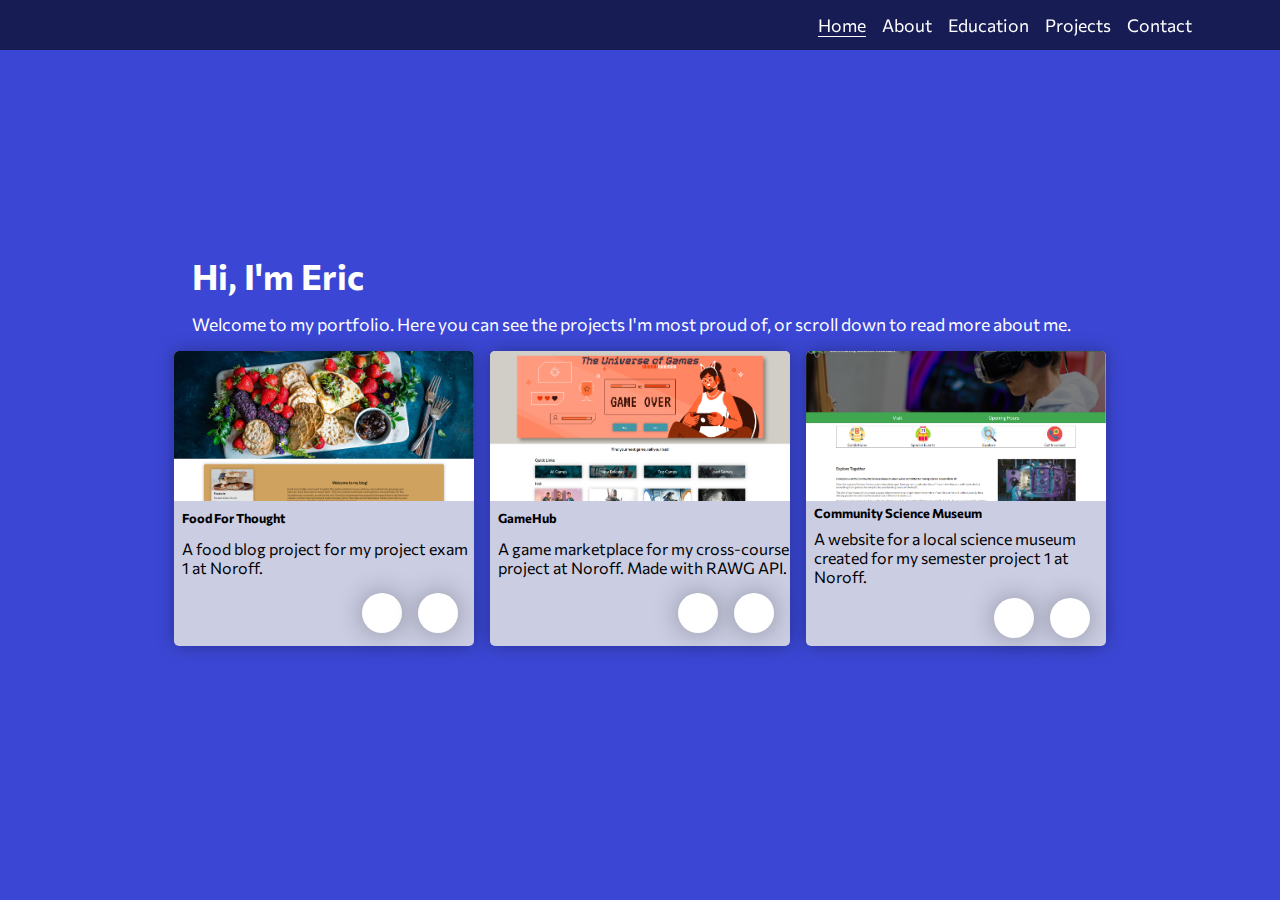
==== index.html @ caa93324 "Scrolling pages now updates nav" ====
<!DOCTYPE html>
<html lang="en">
  <head>
    <meta charset="UTF-8" />
    <meta http-equiv="X-UA-Compatible" content="IE=edge" />
    <meta name="viewport" content="width=device-width, initial-scale=1.0" />
    <meta name="keywords" content="Portfolio, Eric, Pretzinger, pretzL, CSS, HTML, Noroff" />
    <meta name="description" content="Eric Pretzinger - Development Portfolio" />
    <script src="https://kit.fontawesome.com/a0988bf5d7.js" crossorigin="anonymous"></script>
    <link href="https://fonts.googleapis.com/icon?family=Material+Icons" rel="stylesheet" />
    <link rel="stylesheet" href="https://fonts.sandbox.google.com/css2?family=Material+Symbols+Outlined:opsz,wght,FILL,GRAD@48,400,0,0" />
    <link rel="preconnect" href="https://fonts.googleapis.com" />
    <link rel="preconnect" href="https://fonts.gstatic.com" crossorigin />
    <link href="https://fonts.googleapis.com/css2?family=Commissioner:wght@400&family=Square+Peg&display=swap" rel="stylesheet" />
    <link href="/css/styles.css" rel="stylesheet" />
    <title>Home | Eric Pretzinger</title>
  </head>
  <body>
    <div class="content-wrapper">
      <div class="content-container">
        <header>
          <nav class="navbar">
            <ul class="nav-menu">
              <li class="nav-item">
                <a href="#home" class="nav-link nav-active home">Home</a>
                <div class="nav-line"></div>
              </li>
              <li class="nav-item">
                <a href="#about" class="nav-link about">About</a>
                <div class="nav-line"></div>
              </li>
              <li class="nav-item">
                <a href="#education" class="nav-link education">Education</a>
                <div class="nav-line"></div>
              </li>
              <li class="nav-item">
                <a href="#projects" class="nav-link projects">Projects</a>
                <div class="nav-line"></div>
              </li>
              <li class="nav-item">
                <a href="#contact" class="nav-link contact">Contact</a>
                <div class="nav-line"></div>
              </li>
            </ul>
          </nav>
        </header>
        <main>
          <div class="slider-wrapper">
            <div class="slider">
              <div class="slider-page slider-page-one" id="home">
                <div class="slider-page-content">
                  <h1 class="home">Hi, I'm Eric</h1>
                  <p>Welcome to my portfolio. Here you can see the projects I'm most proud of, or scroll down to read more about me.</p>
                  <div class="slider-cards">
                    <div class="card">
                      <div class="card-image fft-image card-grid1 skeleton"></div>
                      <h4 class="card-grid2">Food For Thought</h4>
                      <p class="card-grid3">A food blog project for my project exam 1 at Noroff.</p>
                      <div class="social-icons-container">
                        <a href="https://github.com/Noroff-FEU-Assignments/project-exam-1-pretzL" target="_blank">
                          <div class="social-icons">
                            <span class="tooltip">GitHub</span>
                            <i class="fa-brands fa-github icon"></i>
                          </div>
                        </a>
                        <a href="https://pretzl-fft.netlify.app/" target="_blank">
                          <div class="social-icons">
                            <span class="tooltip">Website</span>
                            <i class="fa-solid fa-globe icon"></i>
                          </div>
                        </a>
                      </div>
                    </div>
                    <div class="card">
                      <div class="card-image gamehub-image card-grid1 skeleton"></div>
                      <h4 class="card-grid2">GameHub</h4>
                      <p class="card-grid3">A game marketplace for my cross-course project at Noroff. Made with RAWG API.</p>
                      <div class="social-icons-container">
                        <a href="https://github.com/pretzL/cross-course-project-pretzl-rawg" target="_blank">
                          <div class="social-icons">
                            <span class="tooltip">GitHub</span>
                            <i class="fa-brands fa-github icon"></i>
                          </div>
                        </a>
                        <a href="https://pretzl-gamehub-rawg.netlify.app/" target="_blank">
                          <div class="social-icons">
                            <span class="tooltip">Website</span>
                            <i class="fa-solid fa-globe icon"></i>
                          </div>
                        </a>
                      </div>
                    </div>
                    <div class="card">
                      <div class="card-image csm-image card-grid1 skeleton"></div>
                      <h4 class="card-grid2">Community Science Museum</h4>
                      <p class="card-grid3">A website for a local science museum created for my semester project 1 at Noroff.</p>
                      <div class="social-icons-container">
                        <a href="https://github.com/pretzL/semester-project-pretzL" target="_blank">
                          <div class="social-icons">
                            <span class="tooltip">GitHub</span>
                            <i class="fa-brands fa-github icon"></i>
                          </div>
                        </a>
                        <a href="https://csm-pretzl.netlify.app/" target="_blank">
                          <div class="social-icons">
                            <span class="tooltip">Website</span>
                            <i class="fa-solid fa-globe icon"></i>
                          </div>
                        </a>
                      </div>
                    </div>
                  </div>
                </div>
              </div>
              <div class="slider-page slider-page-two" id="about">
                <div class="slider-page-content about-content">
                  <h2 class="about about-grid1">About Me</h2>
                  <img src="/images/profilepic.jpg" class="about-grid2 profile-img" alt="My profile picture" />
                  <p class="about-grid3">
                    I was born on the 1st of December 1994 to a Norwegian mother and American father. I grew up in Stavanger, Norway and currently also live here with my
                    girlfriend. I have a passion for IT, so Front-End Dev is a natural career choice for me. In my free time, I enjoy playing games, relaxing with my girlfriend or
                    eating good food. We're also renovating a house from 1969, which means I usually have something to do.
                  </p>
                </div>
              </div>
              <div class="slider-page slider-page-three" id="education">
                <div class="slider-page-content education-section">
                  <div class="education-content">
                    <h2 class="education">Education</h2>
                    <p>Currently studying Front-End Development at Noroff. I also have a bachelors in Marketing from the University of Agder, with a major in branding.</p>
                  </div>
                  <div class="education-content">
                    <h3>Languages & Frameworks</h3>
                    <div class="edu-icons">
                      <img src="https://img.shields.io/badge/html5-%23E34F26.svg?style=for-the-badge&logo=html5&logoColor=white" alt="HTML5 Icon" class="edu-icon" />
                      <img src="https://img.shields.io/badge/css3-%231572B6.svg?style=for-the-badge&logo=css3&logoColor=white" alt="CSS3 Icon" class="edu-icon" />
                      <img
                        src="https://img.shields.io/badge/javascript-%23323330.svg?style=for-the-badge&logo=javascript&logoColor=%23F7DF1E"
                        alt="JavaScript Icon"
                        class="edu-icon"
                      />
                      <img src="https://img.shields.io/badge/react-%2320232a.svg?style=for-the-badge&logo=react&logoColor=%2361DAFB" alt="React Icon" class="edu-icon" />
                    </div>
                  </div>
                  <div class="education-content">
                    <h3>Tools</h3>
                    <div class="edu-icons">
                      <img src="https://img.shields.io/badge/Adobe%20XD-470137?style=for-the-badge&logo=Adobe%20XD&logoColor=#FF61F6" alt="Adobe XD Icon" class="edu-icon" />
                      <img
                        src="https://img.shields.io/badge/Visual%20Studio%20Code-0078d7.svg?style=for-the-badge&logo=visual-studio-code&logoColor=white"
                        alt="Visual Studio Code Icon"
                        class="edu-icon"
                      />
                    </div>
                  </div>
                </div>
              </div>
              <div class="slider-page slider-page-four" id="projects">
                <div class="slider-page-content my-projects-page">
                  <h2 class="projects">My Projects</h2>
                  <div class="carousel">
                    <button class="arrow left-arrow"><span class="material-symbols-outlined md-36 arrow-icon"> chevron_left </span></button>
                    <div class="slider-cards all-projects-container">
                      <div class="carousel-card">
                        <div class="card-image fft-image card-grid1 skeleton"></div>
                        <h4 class="card-grid2">Food For Thought</h4>
                        <p class="card-grid3">A food blog project for my project exam 1 at Noroff.</p>
                        <div class="social-icons-container">
                          <a href="https://github.com/Noroff-FEU-Assignments/project-exam-1-pretzL" target="_blank">
                            <div class="social-icons">
                              <span class="tooltip">GitHub</span>
                              <i class="fa-brands fa-github icon"></i>
                            </div>
                          </a>
                          <a href="https://pretzl-fft.netlify.app/" target="_blank">
                            <div class="social-icons">
                              <span class="tooltip">Website</span>
                              <i class="fa-solid fa-globe icon"></i>
                            </div>
                          </a>
                        </div>
                      </div>
                      <div class="carousel-card">
                        <div class="card-image gamehub-image card-grid1 skeleton"></div>
                        <h4 class="card-grid2">GameHub</h4>
                        <p class="card-grid3">A game marketplace for my cross-course project at Noroff. Made with RAWG API.</p>
                        <div class="social-icons-container">
                          <a href="https://github.com/pretzL/cross-course-project-pretzl-rawg" target="_blank">
                            <div class="social-icons">
                              <span class="tooltip">GitHub</span>
                              <i class="fa-brands fa-github icon"></i>
                            </div>
                          </a>
                          <a href="https://pretzl-gamehub-rawg.netlify.app/" target="_blank">
                            <div class="social-icons">
                              <span class="tooltip">Website</span>
                              <i class="fa-solid fa-globe icon"></i>
                            </div>
                          </a>
                        </div>
                      </div>
                      <div class="carousel-card">
                        <div class="card-image csm-image card-grid1 skeleton"></div>
                        <h4 class="card-grid2">Community Science Museum</h4>
                        <p class="card-grid3">A website for a local science museum created for my semester project 1 at Noroff.</p>
                        <div class="social-icons-container">
                          <a href="https://github.com/pretzL/semester-project-pretzL" target="_blank">
                            <div class="social-icons">
                              <span class="tooltip">GitHub</span>
                              <i class="fa-brands fa-github icon"></i>
                            </div>
                          </a>
                          <a href="https://csm-pretzl.netlify.app/" target="_blank">
                            <div class="social-icons">
                              <span class="tooltip">Website</span>
                              <i class="fa-solid fa-globe icon"></i>
                            </div>
                          </a>
                        </div>
                      </div>
                      <div class="carousel-card">
                        <div class="card-image gamehub-image card-grid1 skeleton"></div>
                        <h4 class="card-grid2">GameHub</h4>
                        <p class="card-grid3">A game marketplace for my cross-course project at Noroff. Made with WordPress.</p>
                        <div class="social-icons-container">
                          <a href="https://github.com/Noroff-FEU-Assignments/cross-course-project-pretzL" target="_blank">
                            <div class="social-icons">
                              <span class="tooltip">GitHub</span>
                              <i class="fa-brands fa-github icon"></i>
                            </div>
                          </a>
                          <a href="https://pretzl-gamehub.netlify.app/" target="_blank">
                            <div class="social-icons">
                              <span class="tooltip">Website</span>
                              <i class="fa-solid fa-globe icon"></i>
                            </div>
                          </a>
                        </div>
                      </div>
                    </div>
                    <button class="arrow right-arrow"><span class="material-symbols-outlined md-36 arrow-icon"> chevron_right </span></button>
                  </div>
                  <div class="view-more-container">
                    <p>You can view more projects on my <a href="https://github.com/pretzL" class="inline-link" target="_blank">GitHub profile.</a></p>
                  </div>
                </div>
              </div>
              <div class="slider-page slider-page-five" id="contact">
                <div class="slider-page-content">
                  <h2 class="contact">Contact</h2>
                  <p>
                    If you want to get in touch, you can use the buttons below to contact me on various social media, or you can contact me via the form in the Contact section of
                    this site.
                  </p>
                  <div class="contact-icons">
                    <a href="https://www.linkedin.com/in/eric-pretzinger-0753551a4/" target="_blank"><i class="fa-brands fa-linkedin icon icon-large"></i></a>
                    <a href="mailto:ericpretzinger@gmail.com" target="_blank"><i class="fa-solid fa-envelope icon icon-large"></i></a>
                    <a href="https://discordapp.com/users/210403855442247680" class="social-icons" target="_blank">
                      <span class="tooltip">pretzL#0001</span>
                      <i class="fa-brands fa-discord icon icon-large"></i>
                    </a>
                  </div>
                  <div class="contact-form-container">
                    <h3>Contact Me</h3>
                    <div class="validator-container"><p>Form sent!</p></div>
                    <form class="contact-form">
                      <div class="form-input">
                        <label>
                          Name (required)
                          <input name="your-name" id="your-name" />
                        </label>
                        <div class="form-error" id="your-name-error">Please enter your name, must be 5 characters or more</div>
                      </div>
                      <div class="form-input">
                        <label>
                          Email (required)
                          <input type="email" name="your-email" id="your-email" />
                          <div class="form-error" id="email-error">Please enter a valid email address</div>
                        </label>
                      </div>
                      <div class="form-input">
                        <label>
                          Subject (required)
                          <input name="your-subject" id="your-subject" />
                          <div class="form-error" id="subject-error">Your subject must be at least 15 characters</div>
                        </label>
                      </div>
                      <div class="form-input">
                        <label>
                          Message (required)
                          <textarea name="your-message" id="your-message" rows="4" class="message-input"></textarea>
                          <div class="form-error" id="message-error">Your message must be at least 25 characters</div>
                        </label>
                      </div>
                      <button class="btn form-btn">Submit</button>
                    </form>
                  </div>
                </div>
              </div>
            </div>
          </div>
        </main>
      </div>
    </div>
    <script src="js/index.js" type="module"></script>
    <script src="js/contact.js" type="module"></script>
  </body>
</html>
---- css/styles.css ----
/* GLOBALS */

html {
  scroll-behavior: smooth;
}

*,
*:before,
*:after {
  box-sizing: inherit;
}

p {
  padding: 0;
  margin: 0;
}

button {
  display: inline-block;
  border: none;
  padding: 0;
  margin: 0;
  text-decoration: none;
  line-height: 1;
  cursor: pointer;
  text-align: center;
  -webkit-appearance: none;
  -moz-appearance: none;
}

h1,
h2,
h3,
h4,
h5 {
  padding: 0;
  margin: 0;
}

/* VARIABLES */

:root {
  --dark-grey: #343b4a;
  --light-grey: #e5e5e5d9;
  --border: 1px solid;
  --img-width-small: 150px;
  --img-height-small: 140px;
  --img-width-large: 300px;
  --img-height-large: 150px;
  --arrow-size: 2rem;
}

/* CONTENT CONTAINER */

.content-container {
  max-width: 1920px;
  margin: 0 auto;
}

/* FLEX REUSABLES */

.flex {
  display: flex;
}

.flex-column {
  display: flex;
  flex-direction: column;
}

/* MAIN ELEMENTS */

body {
  font-family: "Commissioner", sans-serif;
  font-size: 1.1rem;
  margin: 0;
  height: 100vh;
  width: 100%;
  box-sizing: border-box;
  display: flex;
  flex-direction: column;
}

header {
  display: flex;
  margin: 0;
  padding: 1rem 0.5rem;
  width: 100%;
  max-width: 1920px;
  height: 50px;
  justify-content: flex-end;
  align-items: center;
  position: absolute;
  z-index: 9999;
  background-color: rgba(0, 0, 0, 0.6);
}

main {
  display: flex;
  color: black;
  width: 100%;
  height: fit-content;
  flex-grow: 1;
  flex-direction: column;
  align-items: center;
  align-content: center;
  min-height: 80vh;
}

/* SCROLLBAR */

::-webkit-scrollbar {
  width: 10px;
}

::-webkit-scrollbar-track {
  background-color: rgba(0, 0, 0, 0.4);
  border-radius: 10px;
}

::-webkit-scrollbar-thumb {
  background-color: #dfdfdf;
  border-radius: 10px;
}

/* OTHER ELEMENTS */

.slider-wrapper {
  width: 100%;
  height: 100vh;
}

.slider {
  position: relative;
  width: 100%;
  height: 100vh;
  scroll-behavior: smooth;
  overflow: auto;
  scroll-snap-type: y mandatory;
}

.slider-page {
  display: flex;
  flex-direction: column;
  justify-content: center;
  width: 100%;
  min-height: 100vh;
  background-size: cover;
  scroll-snap-align: start;
  color: white;
  align-items: center;
}

.slider-page:nth-child(1) {
  background-color: #3b47d4;
}

.slider-page:nth-child(2) {
  background-color: #fc6c7c;
  color: #2c2c2c;
}

.slider-page:nth-child(3) {
  background-color: #4deb87;
  color: #2c2c2c;
}

.slider-page:nth-child(4) {
  padding: 80px 0;
  background-color: #ec5642;
}

.slider-page:nth-child(5) {
  background-color: #d4bb3b;
  color: #2c2c2c;
}

.slider-page-four .slider-page-content {
  width: 90%;
}

.slider-page-five {
  padding: 3.5rem 0 5rem 0;
}

.slider-cards {
  display: flex;
  flex-direction: column;
  align-self: center;
  gap: 1rem;
}

.card,
.carousel-card {
  background-color: var(--light-grey);
  box-shadow: 0 0 1em rgb(0 0 0 / 0.3);
  width: 300px;
  border-radius: 5px;
  color: black;
}

.card {
  display: grid;
  grid-template-areas:
    "card-grid1 card-grid2"
    "card-grid1 card-grid3"
    "card-grid1 card-grid4";
}

.card-grid1 {
  grid-area: card-grid1;
}

.card-grid2 {
  grid-area: card-grid2;
}

.card-grid3 {
  grid-area: card-grid3;
}

.card h4,
.card p,
.carousel-card h4,
.carousel-card p {
  margin: 0.25rem 0 0.25rem 0.5rem;
}

.card p {
  font-size: 0.7rem;
}

.carousel-card {
  display: flex;
  flex-direction: column;
  width: auto;
}

.slider-page-content {
  display: flex;
  width: 80%;
  flex-direction: column;
  gap: 1rem;
}

h4 {
  font-size: 0.8rem;
}

.view-more-container {
  align-self: flex-end;
}

.inline-link {
  color: white;
  text-decoration: underline;
}

.inline-link:hover {
  text-decoration: underline;
}

.contact-icons {
  display: flex;
  justify-content: center;
  align-items: center;
  gap: 2rem;
}

.contact-page {
  gap: 1rem;
}

.my-projects-page {
  gap: 0;
}

.about-content {
  display: grid;
  align-items: center;
  width: 80%;
  gap: 1rem;
  grid-template-areas:
    "about-grid1"
    "about-grid3"
    "about-grid2";
}

.about-grid1 {
  grid-area: about-grid1;
}

.about-grid2 {
  grid-area: about-grid2;
}

.about-grid3 {
  grid-area: about-grid3;
}

.education-content {
  display: flex;
  flex-direction: column;
  gap: 0.5rem;
}

/* CAROUSEL */

.carousel {
  display: flex;
  justify-content: center;
  overflow: hidden;
  padding: 1rem 0;
}

.all-projects-container {
  --items-per-screen: 1;
  --carousel-index: 0;
  display: flex;
  flex-direction: row;
  flex-grow: 1;
  margin: 0;
  width: calc(100% - var(--arrow-size) * 2);
  transform: translateX(calc(var(--carousel-index) * (-100% - 1rem)));
  transition: transform 300ms ease-in-out;
}

.all-projects-container > .carousel-card {
  flex: 0 0 calc(100% / var(--items-per-screen));
  max-width: calc(100% / var(--items-per-screen));
  height: 300px;
  aspect-ratio: 16 / 9;
}

.arrow {
  background-color: rgba(0, 0, 0, 0.4);
  z-index: 2;
  flex-grow: 0;
  flex-shrink: 0;
  width: var(--arrow-size);
  cursor: pointer;
  display: flex;
  opacity: 1;
  flex-direction: column;
  align-items: center;
  justify-content: center;
  transition: background-color 150ms ease-in-out;
}

.arrow:hover {
  background-color: rgba(0, 0, 0, 0.5);
}

.arrow-icon {
  font-size: 2rem;
  color: white;
}

/* IMAGES */

.card-image {
  background-size: cover;
  background-repeat: no-repeat;
  background-position: center;
  width: var(--img-width-small);
  border-radius: 5px 0 0 5px;
}

.gamehub-image {
  background-image: url("../images/gamehubindex.png");
}

.fft-image {
  background-image: url("../images/foodforthoughtindex.png");
}

.csm-image {
  background-image: url("../images/csmindex.png");
}

.carousel-card > .card-image {
  width: auto;
  height: 160px;
}

.profile-img {
  border-radius: 50%;
  width: 100px;
  height: 100px;
  justify-self: center;
}

/* NAVIGATION */

.navbar,
.navbar ul,
.nav-item {
  padding: 0;
  margin: 0;
  text-decoration: none;
  list-style-type: none;
}

.navbar {
  position: static;
  display: flex;
  top: 0;
  width: auto;
}

.nav-menu {
  display: flex;
  gap: 1rem;
  width: auto;
  justify-items: normal;
  align-items: normal;
}

.nav-link {
  justify-content: normal;
  align-items: normal;
  text-decoration: none;
  width: 100%;
  height: 100%;
  padding: 0;
  text-align: center;
  color: white;
}

.nav-line {
  height: 1px;
  width: 0%;
  background-color: white;
  transition: width 150ms ease-in-out;
}

.nav-active + .nav-line {
  width: 100%;
}

.nav-item:hover .nav-line {
  width: 100%;
}

/* FORMS */

.validator-container {
  display: none;
  border: var(--border) green;
  color: green;
  width: 300px;
  margin: 1rem auto;
  padding: 0.3rem 0.5rem;
  text-align: center;
}

.form-error {
  display: none;
  color: red;
  font-size: 0.8rem;
  margin-bottom: 1rem;
}

.contact-form-container {
  display: flex;
  justify-content: center;
  flex-direction: column;
  gap: 1rem;
  align-self: center;
}

.contact-form {
  display: flex;
  flex-direction: column;
  align-items: center;
  text-decoration: none;
  color: black;
  padding: 0.5rem;
  background-color: var(--light-grey);
  border: var(--border) black;
  border-radius: 10px;
  margin-bottom: 1rem;
}

.contact-form input,
.message-input {
  font-family: "Commissioner", sans-serif;
  width: 100%;
  margin: 0.5rem 0;
  padding: 0.5rem;
  font-size: 1rem;
}

.form-input {
  width: 90%;
}

.btn {
  background-color: var(--dark-grey);
  box-shadow: 0 0 1em rgb(0 0 0 / 0.3);
  color: white;
  width: 140px;
  height: 35px;
  display: flex;
  justify-content: center;
  align-items: center;
  margin: 1rem 0;
}

textarea {
  resize: none;
}

/* ICONS */

.icon {
  display: flex;
  align-items: center;
  justify-content: center;
  font-size: 18px;
  color: black;
  cursor: pointer;
  width: 28px;
  height: 28px;
  background: white;
  border-radius: 50%;
  padding: 0.5rem;
  box-shadow: 0 0 1em rgb(0 0 0 / 0.3);
}

.social-icons-container {
  display: flex;
  gap: 1rem;
  justify-content: flex-end;
  padding-right: 1rem;
}

.social-icons-container a,
.contact-icons a {
  text-decoration: none;
  color: black;
}

.social-icons {
  display: flex;
  position: relative;
  flex-direction: column;
  align-items: center;
  margin: 0.5rem 0;
}

.tooltip {
  display: none;
  position: absolute;
  font-size: 0.8rem;
  background: white;
  color: black;
  padding: 0.3rem 0.5rem;
  border-radius: 5px;
  box-shadow: 0 0 1em rgb(0 0 0 / 0.3);
  top: -34px;
  z-index: 999;
}

.tooltip-active {
  display: block;
}

.social-icons:hover .tooltip,
.social-icons:hover .icon,
.icon-large:hover {
  color: white;
  background: black;
}

.icon-large {
  font-size: 36px;
  width: 64px;
  height: 64px;
}

/* SKELETON LOADING */

.skeleton {
  animation: skeleton-loading 1s linear infinite alternate;
}

@keyframes skeleton-loading {
  0% {
    background-color: hsl(200, 20%, 70%);
  }

  100% {
    background-color: hsl(200, 20%, 95%);
  }
}

/* MEDIA QUERIES */

/* TABLET */

@media only screen and (min-width: 767px) {
  .navbar {
    margin-right: 2rem;
  }

  .icon {
    font-size: 18px;
    width: 28px;
    height: 28px;
  }

  .icon-large {
    font-size: 36px;
    width: 64px;
    height: 64px;
  }

  .view-more-container {
    font-size: 1.1rem;
  }

  .all-projects-container {
    --items-per-screen: 2;
  }

  .all-projects-container > .carousel-card {
    max-width: calc((100% - 1rem) / var(--items-per-screen));
  }
}

/* DESKTOP */

@media only screen and (min-width: 980px) {
  .navbar {
    margin-right: 5rem;
  }

  .slider-cards {
    flex-direction: row;
  }

  .icon {
    font-size: 26px;
    width: 40px;
    height: 40px;
  }

  .card p {
    font-size: 1rem;
  }

  .card {
    width: var(--img-width-large);
    grid-template-areas:
      "card-grid1"
      "card-grid2"
      "card-grid3";
  }

  .card-image {
    width: var(--img-width-large);
    height: var(--img-height-large);
    border-radius: 5px 5px 0 0;
  }

  .icon-large {
    font-size: 36px;
    width: 64px;
    height: 64px;
  }

  .inline-link {
    text-decoration: none;
  }

  .all-projects-container {
    --items-per-screen: 4;
  }

  .all-projects-container > .carousel-card {
    max-width: calc((100% - 3rem) / var(--items-per-screen));
  }

  .about-content {
    width: 70%;
    grid-template-areas:
      "about-grid2 about-grid1"
      "about-grid2 about-grid3";
  }

  .profile-img {
    justify-self: normal;
  }

  .arrow {
    opacity: 0;
  }

  .slider-page-content {
    width: 70%;
  }

  .contact-form-container {
    width: 100%;
  }

  .contact-form {
    width: 80%;
    align-self: center;
  }
}
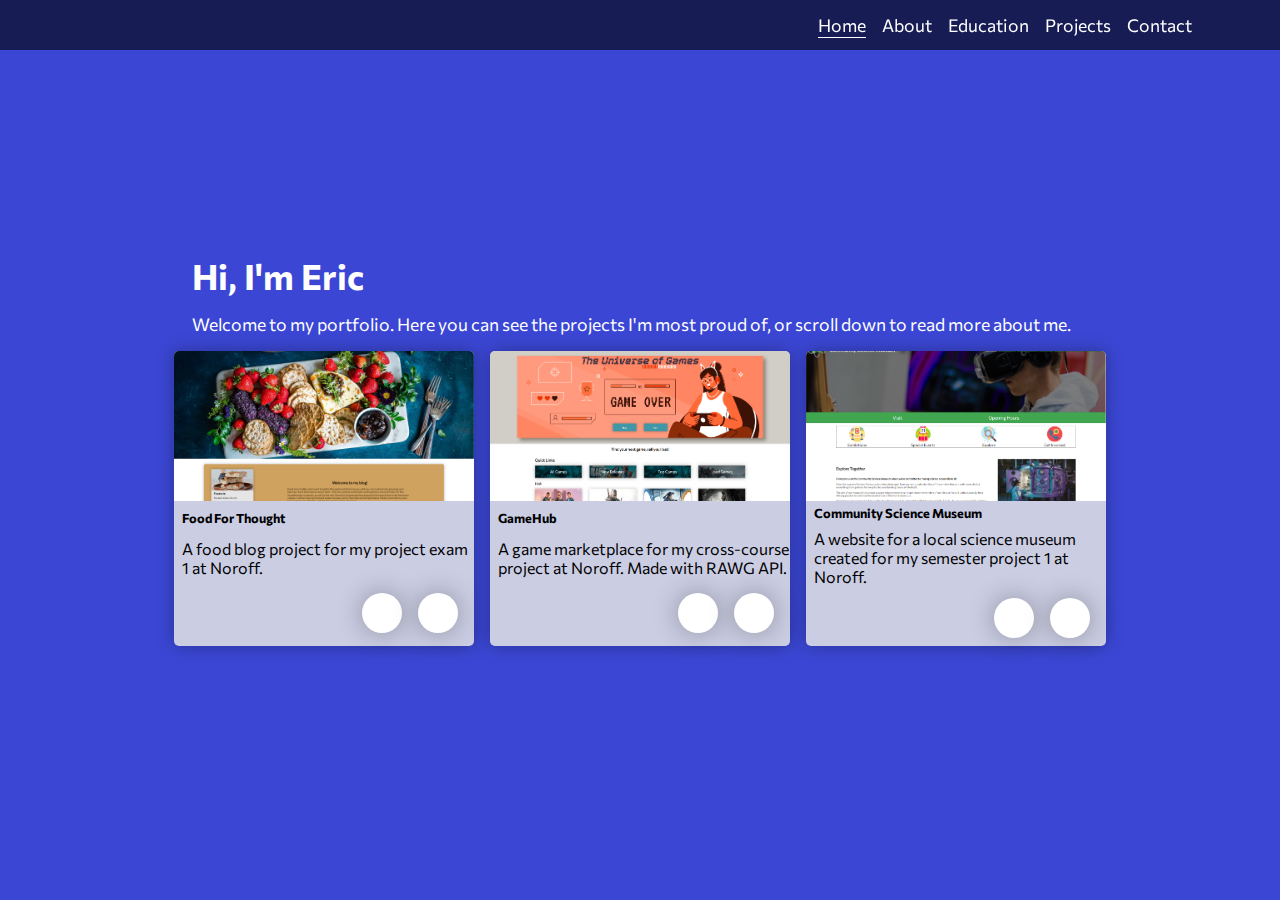
==== commit b5ff9ce2: "Added mobile navigation" ====
--- a/index.html
+++ b/index.html
@@ -12,6 +12,7 @@
     <link rel="preconnect" href="https://fonts.googleapis.com" />
     <link rel="preconnect" href="https://fonts.gstatic.com" crossorigin />
     <link href="https://fonts.googleapis.com/css2?family=Commissioner:wght@400&family=Square+Peg&display=swap" rel="stylesheet" />
+    <link rel="stylesheet" href="https://fonts.googleapis.com/css2?family=Material+Symbols+Outlined:opsz,wght,FILL,GRAD@20..48,100..700,0..1,-50..200" />
     <link href="/css/styles.css" rel="stylesheet" />
     <title>Home | Eric Pretzinger</title>
   </head>
@@ -20,6 +21,7 @@
       <div class="content-container">
         <header>
           <nav class="navbar">
+            <span class="material-symbols-outlined menu-icon"> menu </span>
             <ul class="nav-menu">
               <li class="nav-item">
                 <a href="#home" class="nav-link nav-active home">Home</a>
@@ -304,5 +306,6 @@
     </div>
     <script src="js/index.js" type="module"></script>
     <script src="js/contact.js" type="module"></script>
+    <script src="js/navigation.js" type="module"></script>
   </body>
 </html>
--- a/css/styles.css
+++ b/css/styles.css
@@ -393,53 +393,57 @@
 /* NAVIGATION */
 
 .navbar,
-.navbar ul,
-.nav-item {
+.nav-menu,
+.nav-item,
+.nav-link {
   padding: 0;
   margin: 0;
   text-decoration: none;
   list-style-type: none;
 }
 
-.navbar {
-  position: static;
-  display: flex;
-  top: 0;
-  width: auto;
-}
-
 .nav-menu {
-  display: flex;
-  gap: 1rem;
-  width: auto;
-  justify-items: normal;
-  align-items: normal;
+  display: none;
+  flex-direction: column;
+  position: absolute;
+  align-items: center;
+  left: 0;
+  top: 50px;
+  gap: 0.5rem;
+  width: 100%;
+  background-color: rgba(0, 0, 0, 0.6);
+  padding: 1rem;
 }
 
 .nav-link {
-  justify-content: normal;
-  align-items: normal;
-  text-decoration: none;
+  display: flex;
+  justify-content: center;
+  align-items: center;
+  color: white;
   width: 100%;
   height: 100%;
-  padding: 0;
-  text-align: center;
+  padding: 0.5rem;
+}
+
+.nav-item {
+  width: 80%;
+  height: 80%;
+  display: flex;
+  justify-content: center;
+  align-items: center;
+  border: var(--border) white;
+  background-color: var(--dark-grey);
+}
+
+.hamburger-active {
+  display: flex;
+  z-index: 999;
+}
+
+.menu-icon {
   color: white;
-}
-
-.nav-line {
-  height: 1px;
-  width: 0%;
-  background-color: white;
-  transition: width 150ms ease-in-out;
-}
-
-.nav-active + .nav-line {
-  width: 100%;
-}
-
-.nav-item:hover .nav-line {
-  width: 100%;
+  margin-right: 1rem;
+  font-size: 36px;
 }
 
 /* FORMS */
@@ -627,6 +631,60 @@
   .all-projects-container > .carousel-card {
     max-width: calc((100% - 1rem) / var(--items-per-screen));
   }
+
+  .menu-icon {
+    display: none;
+  }
+
+  .nav-menu {
+    display: flex;
+    gap: 1rem;
+    width: auto;
+    justify-items: normal;
+    align-items: normal;
+    position: static;
+    left: auto;
+    top: auto;
+    flex-direction: row;
+    background-color: transparent;
+    padding: 0;
+  }
+
+  .nav-item {
+    width: auto;
+    height: auto;
+    border: none;
+    background-color: transparent;
+    display: list-item;
+    justify-content: normal;
+    align-items: normal;
+  }
+
+  .nav-link {
+    justify-content: normal;
+    align-items: normal;
+    text-decoration: none;
+    width: 100%;
+    height: 100%;
+    padding: 0;
+    text-align: center;
+    color: white;
+  }
+
+  .nav-line {
+    height: 1px;
+    width: 0%;
+    background-color: white;
+    transition: width 150ms ease-in-out;
+  }
+
+  .nav-active + .nav-line {
+    width: 100%;
+  }
+
+  .nav-item:hover .nav-line {
+    width: 100%;
+  }
 }
 
 /* DESKTOP */
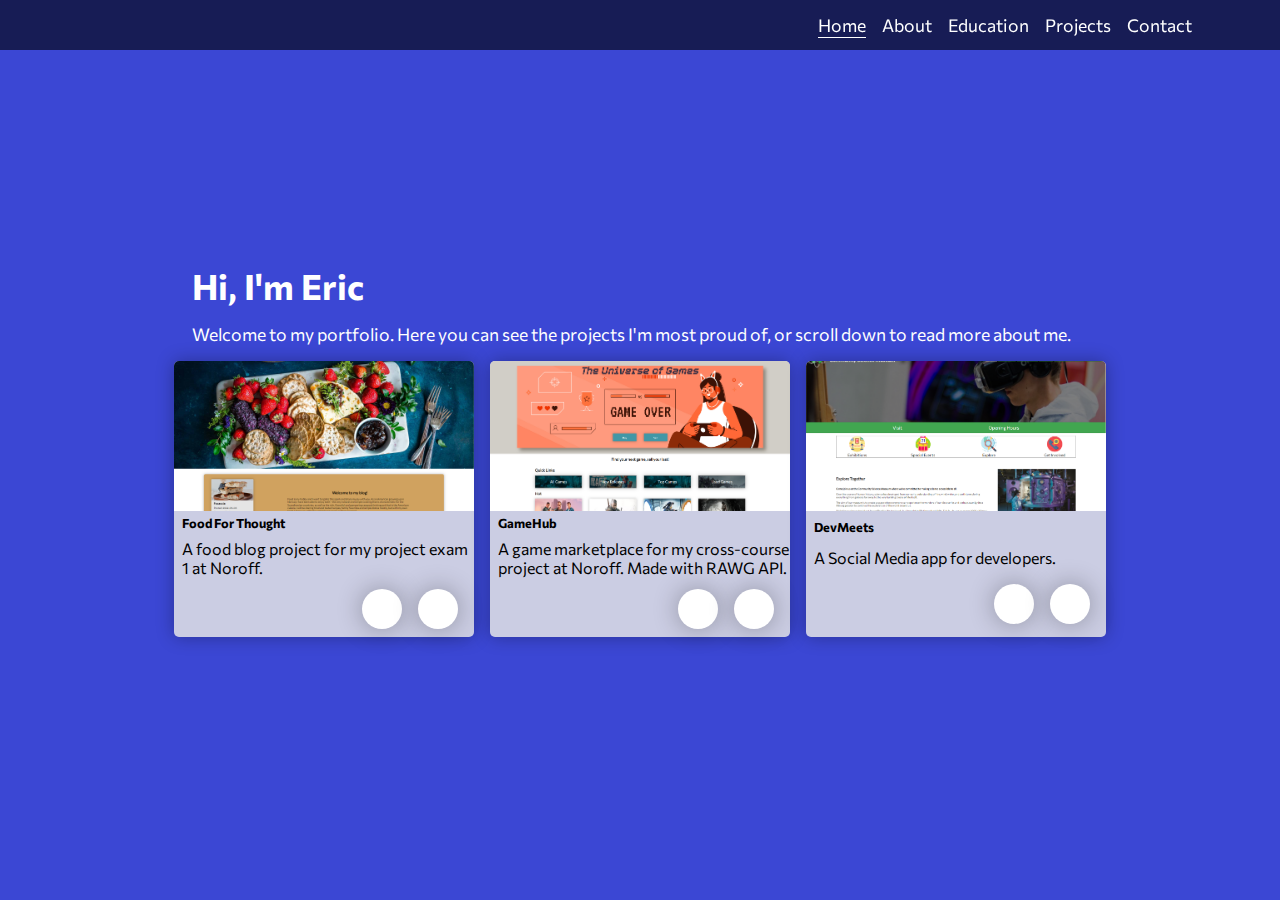
==== commit f5435a40: "Added DevMeets to portfolio" ====
--- a/index.html
+++ b/index.html
@@ -55,7 +55,7 @@
                   <p>Welcome to my portfolio. Here you can see the projects I'm most proud of, or scroll down to read more about me.</p>
                   <div class="slider-cards">
                     <div class="card">
-                      <div class="card-image fft-image card-grid1 skeleton"></div>
+                      <div class="card-image fft-image card-grid1"></div>
                       <h4 class="card-grid2">Food For Thought</h4>
                       <p class="card-grid3">A food blog project for my project exam 1 at Noroff.</p>
                       <div class="social-icons-container">
@@ -74,7 +74,7 @@
                       </div>
                     </div>
                     <div class="card">
-                      <div class="card-image gamehub-image card-grid1 skeleton"></div>
+                      <div class="card-image gamehub-image card-grid1"></div>
                       <h4 class="card-grid2">GameHub</h4>
                       <p class="card-grid3">A game marketplace for my cross-course project at Noroff. Made with RAWG API.</p>
                       <div class="social-icons-container">
@@ -93,19 +93,19 @@
                       </div>
                     </div>
                     <div class="card">
-                      <div class="card-image csm-image card-grid1 skeleton"></div>
-                      <h4 class="card-grid2">Community Science Museum</h4>
-                      <p class="card-grid3">A website for a local science museum created for my semester project 1 at Noroff.</p>
+                      <div class="card-image csm-image card-grid1"></div>
+                      <h4 class="card-grid2">DevMeets</h4>
+                      <p class="card-grid3">A Social Media app for developers.</p>
                       <div class="social-icons-container">
-                        <a href="https://github.com/pretzL/semester-project-pretzL" target="_blank">
+                        <a href="https://github.com/pretzL/DevMeets" target="_blank">
                           <div class="social-icons">
                             <span class="tooltip">GitHub</span>
                             <i class="fa-brands fa-github icon"></i>
                           </div>
                         </a>
-                        <a href="https://csm-pretzl.netlify.app/" target="_blank">
-                          <div class="social-icons">
-                            <span class="tooltip">Website</span>
+                        <a href="#" target="_blank">
+                          <div class="social-icons">
+                            <span class="tooltip">Website (Not Available Yet)</span>
                             <i class="fa-solid fa-globe icon"></i>
                           </div>
                         </a>
@@ -164,7 +164,26 @@
                     <button class="arrow left-arrow"><span class="material-symbols-outlined md-36 arrow-icon"> chevron_left </span></button>
                     <div class="slider-cards all-projects-container">
                       <div class="carousel-card">
-                        <div class="card-image fft-image card-grid1 skeleton"></div>
+                        <div class="card-image csm-image card-grid1"></div>
+                        <h4 class="card-grid2">DevMeets</h4>
+                        <p class="card-grid3">A Social Media app for developers.</p>
+                        <div class="social-icons-container">
+                          <a href="https://github.com/pretzL/DevMeets" target="_blank">
+                            <div class="social-icons">
+                              <span class="tooltip">GitHub</span>
+                              <i class="fa-brands fa-github icon"></i>
+                            </div>
+                          </a>
+                          <a href="#" target="_blank">
+                            <div class="social-icons">
+                              <span class="tooltip">Website (Not available yet)</span>
+                              <i class="fa-solid fa-globe icon"></i>
+                            </div>
+                          </a>
+                        </div>
+                      </div>
+                      <div class="carousel-card">
+                        <div class="card-image fft-image card-grid1"></div>
                         <h4 class="card-grid2">Food For Thought</h4>
                         <p class="card-grid3">A food blog project for my project exam 1 at Noroff.</p>
                         <div class="social-icons-container">
@@ -183,7 +202,7 @@
                         </div>
                       </div>
                       <div class="carousel-card">
-                        <div class="card-image gamehub-image card-grid1 skeleton"></div>
+                        <div class="card-image gamehub-image card-grid1"></div>
                         <h4 class="card-grid2">GameHub</h4>
                         <p class="card-grid3">A game marketplace for my cross-course project at Noroff. Made with RAWG API.</p>
                         <div class="social-icons-container">
@@ -202,7 +221,7 @@
                         </div>
                       </div>
                       <div class="carousel-card">
-                        <div class="card-image csm-image card-grid1 skeleton"></div>
+                        <div class="card-image csm-image card-grid1"></div>
                         <h4 class="card-grid2">Community Science Museum</h4>
                         <p class="card-grid3">A website for a local science museum created for my semester project 1 at Noroff.</p>
                         <div class="social-icons-container">
@@ -221,7 +240,7 @@
                         </div>
                       </div>
                       <div class="carousel-card">
-                        <div class="card-image gamehub-image card-grid1 skeleton"></div>
+                        <div class="card-image gamehub-image card-grid1"></div>
                         <h4 class="card-grid2">GameHub</h4>
                         <p class="card-grid3">A game marketplace for my cross-course project at Noroff. Made with WordPress.</p>
                         <div class="social-icons-container">
--- a/css/styles.css
+++ b/css/styles.css
@@ -479,11 +479,10 @@
   align-items: center;
   text-decoration: none;
   color: black;
-  padding: 0.5rem;
+  padding: 1rem;
   background-color: var(--light-grey);
   border: var(--border) black;
   border-radius: 10px;
-  margin-bottom: 1rem;
 }
 
 .contact-form input,
@@ -508,7 +507,6 @@
   display: flex;
   justify-content: center;
   align-items: center;
-  margin: 1rem 0;
 }
 
 textarea {
@@ -760,11 +758,10 @@
   }
 
   .contact-form-container {
+    width: 80%;
+  }
+
+  .contact-form {
     width: 100%;
   }
-
-  .contact-form {
-    width: 80%;
-    align-self: center;
-  }
-}
+}
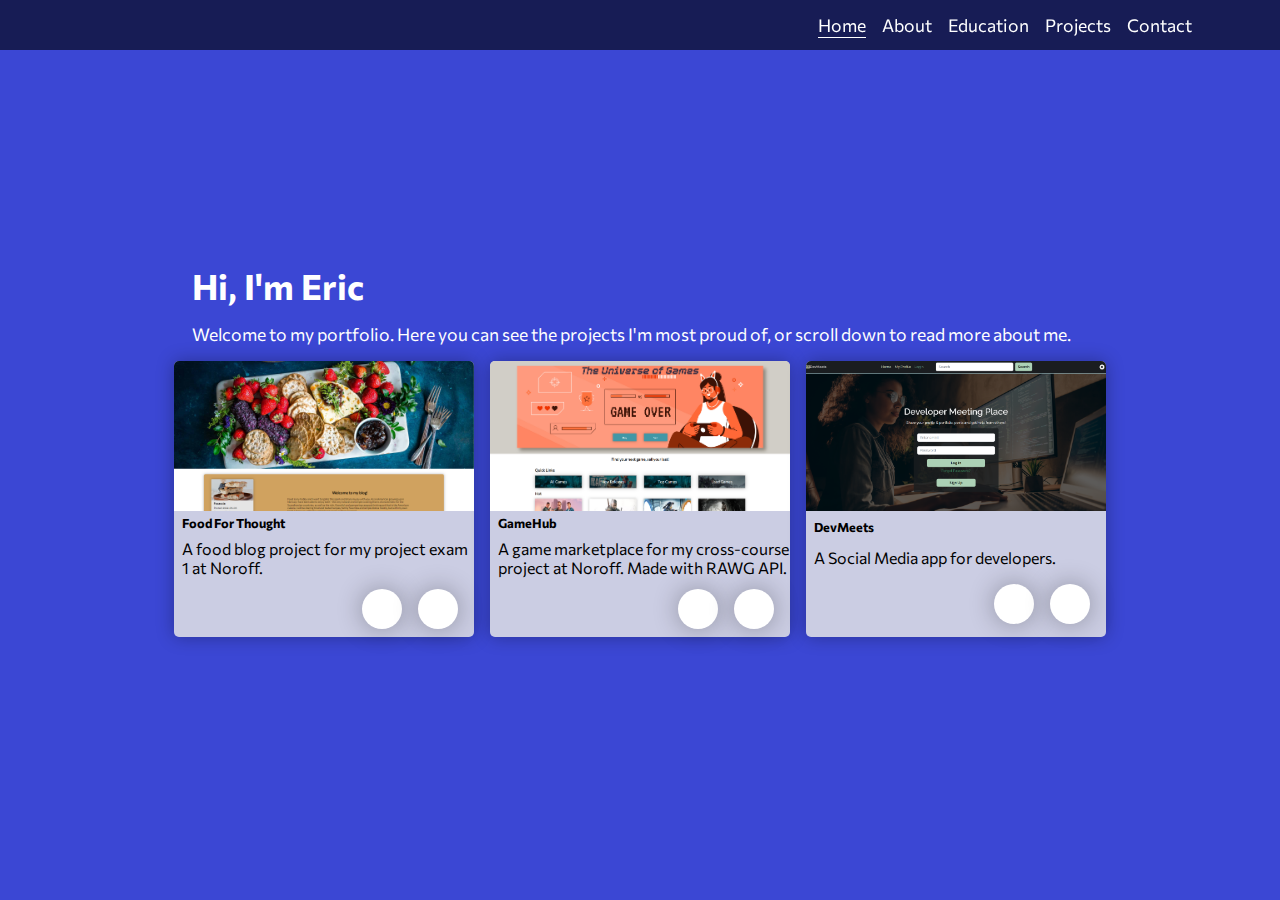
==== commit 955b7d84: "Added image for Devmeets" ====
--- a/index.html
+++ b/index.html
@@ -93,7 +93,7 @@
                       </div>
                     </div>
                     <div class="card">
-                      <div class="card-image csm-image card-grid1"></div>
+                      <div class="card-image devmeets-image card-grid1"></div>
                       <h4 class="card-grid2">DevMeets</h4>
                       <p class="card-grid3">A Social Media app for developers.</p>
                       <div class="social-icons-container">
@@ -164,7 +164,7 @@
                     <button class="arrow left-arrow"><span class="material-symbols-outlined md-36 arrow-icon"> chevron_left </span></button>
                     <div class="slider-cards all-projects-container">
                       <div class="carousel-card">
-                        <div class="card-image csm-image card-grid1"></div>
+                        <div class="card-image devmeets-image card-grid1"></div>
                         <h4 class="card-grid2">DevMeets</h4>
                         <p class="card-grid3">A Social Media app for developers.</p>
                         <div class="social-icons-container">
--- a/css/styles.css
+++ b/css/styles.css
@@ -376,6 +376,10 @@
 
 .csm-image {
   background-image: url("../images/csmindex.png");
+}
+
+.devmeets-image {
+  background-image: url("../images/devmeetspic.png");
 }
 
 .carousel-card > .card-image {
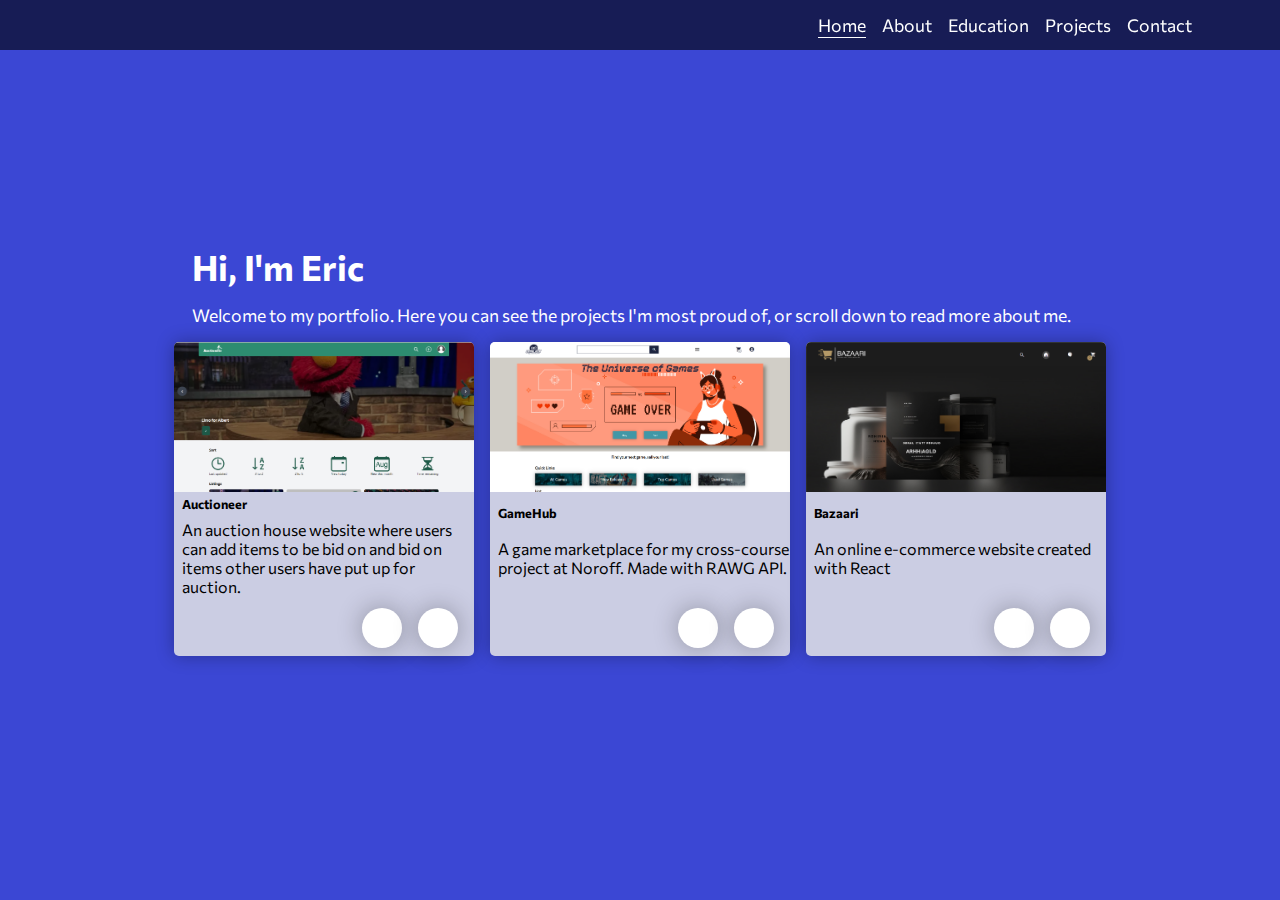
==== commit 8ce9a149: "Add new competence badges, add jsfw, sp2 and pe2 projects" ====
--- a/index.html
+++ b/index.html
@@ -1,330 +1,422 @@
 <!DOCTYPE html>
 <html lang="en">
-  <head>
-    <meta charset="UTF-8" />
-    <meta http-equiv="X-UA-Compatible" content="IE=edge" />
-    <meta name="viewport" content="width=device-width, initial-scale=1.0" />
-    <meta name="keywords" content="Portfolio, Eric, Pretzinger, pretzL, CSS, HTML, Noroff" />
-    <meta name="description" content="Eric Pretzinger - Development Portfolio" />
-    <script src="https://kit.fontawesome.com/a0988bf5d7.js" crossorigin="anonymous"></script>
-    <link href="https://fonts.googleapis.com/icon?family=Material+Icons" rel="stylesheet" />
-    <link rel="stylesheet" href="https://fonts.sandbox.google.com/css2?family=Material+Symbols+Outlined:opsz,wght,FILL,GRAD@48,400,0,0" />
-    <link rel="preconnect" href="https://fonts.googleapis.com" />
-    <link rel="preconnect" href="https://fonts.gstatic.com" crossorigin />
-    <link href="https://fonts.googleapis.com/css2?family=Commissioner:wght@400&family=Square+Peg&display=swap" rel="stylesheet" />
-    <link rel="stylesheet" href="https://fonts.googleapis.com/css2?family=Material+Symbols+Outlined:opsz,wght,FILL,GRAD@20..48,100..700,0..1,-50..200" />
-    <link href="/css/styles.css" rel="stylesheet" />
-    <title>Home | Eric Pretzinger</title>
-  </head>
-  <body>
-    <div class="content-wrapper">
-      <div class="content-container">
-        <header>
-          <nav class="navbar">
-            <span class="material-symbols-outlined menu-icon"> menu </span>
-            <ul class="nav-menu">
-              <li class="nav-item">
-                <a href="#home" class="nav-link nav-active home">Home</a>
-                <div class="nav-line"></div>
-              </li>
-              <li class="nav-item">
-                <a href="#about" class="nav-link about">About</a>
-                <div class="nav-line"></div>
-              </li>
-              <li class="nav-item">
-                <a href="#education" class="nav-link education">Education</a>
-                <div class="nav-line"></div>
-              </li>
-              <li class="nav-item">
-                <a href="#projects" class="nav-link projects">Projects</a>
-                <div class="nav-line"></div>
-              </li>
-              <li class="nav-item">
-                <a href="#contact" class="nav-link contact">Contact</a>
-                <div class="nav-line"></div>
-              </li>
-            </ul>
-          </nav>
-        </header>
-        <main>
-          <div class="slider-wrapper">
-            <div class="slider">
-              <div class="slider-page slider-page-one" id="home">
-                <div class="slider-page-content">
-                  <h1 class="home">Hi, I'm Eric</h1>
-                  <p>Welcome to my portfolio. Here you can see the projects I'm most proud of, or scroll down to read more about me.</p>
-                  <div class="slider-cards">
-                    <div class="card">
-                      <div class="card-image fft-image card-grid1"></div>
-                      <h4 class="card-grid2">Food For Thought</h4>
-                      <p class="card-grid3">A food blog project for my project exam 1 at Noroff.</p>
-                      <div class="social-icons-container">
-                        <a href="https://github.com/Noroff-FEU-Assignments/project-exam-1-pretzL" target="_blank">
-                          <div class="social-icons">
-                            <span class="tooltip">GitHub</span>
-                            <i class="fa-brands fa-github icon"></i>
-                          </div>
-                        </a>
-                        <a href="https://pretzl-fft.netlify.app/" target="_blank">
-                          <div class="social-icons">
-                            <span class="tooltip">Website</span>
-                            <i class="fa-solid fa-globe icon"></i>
-                          </div>
-                        </a>
-                      </div>
+    <head>
+        <meta charset="UTF-8" />
+        <meta http-equiv="X-UA-Compatible" content="IE=edge" />
+        <meta name="viewport" content="width=device-width, initial-scale=1.0" />
+        <meta name="keywords" content="Portfolio, Eric, Pretzinger, pretzL, CSS, HTML, Noroff" />
+        <meta name="description" content="Eric Pretzinger - Development Portfolio" />
+        <script src="https://kit.fontawesome.com/a0988bf5d7.js" crossorigin="anonymous"></script>
+        <link href="https://fonts.googleapis.com/icon?family=Material+Icons" rel="stylesheet" />
+        <link rel="stylesheet" href="https://fonts.sandbox.google.com/css2?family=Material+Symbols+Outlined:opsz,wght,FILL,GRAD@48,400,0,0" />
+        <link rel="preconnect" href="https://fonts.googleapis.com" />
+        <link rel="preconnect" href="https://fonts.gstatic.com" crossorigin />
+        <link href="https://fonts.googleapis.com/css2?family=Commissioner:wght@400&family=Square+Peg&display=swap" rel="stylesheet" />
+        <link rel="stylesheet" href="https://fonts.googleapis.com/css2?family=Material+Symbols+Outlined:opsz,wght,FILL,GRAD@20..48,100..700,0..1,-50..200" />
+        <link href="/css/styles.css" rel="stylesheet" />
+        <title>Home | Eric Pretzinger</title>
+    </head>
+    <body>
+        <div class="content-wrapper">
+            <div class="content-container">
+                <header>
+                    <nav class="navbar">
+                        <span class="material-symbols-outlined menu-icon"> menu </span>
+                        <ul class="nav-menu">
+                            <li class="nav-item">
+                                <a href="#home" class="nav-link nav-active home">Home</a>
+                                <div class="nav-line"></div>
+                            </li>
+                            <li class="nav-item">
+                                <a href="#about" class="nav-link about">About</a>
+                                <div class="nav-line"></div>
+                            </li>
+                            <li class="nav-item">
+                                <a href="#education" class="nav-link education">Education</a>
+                                <div class="nav-line"></div>
+                            </li>
+                            <li class="nav-item">
+                                <a href="#projects" class="nav-link projects">Projects</a>
+                                <div class="nav-line"></div>
+                            </li>
+                            <li class="nav-item">
+                                <a href="#contact" class="nav-link contact">Contact</a>
+                                <div class="nav-line"></div>
+                            </li>
+                        </ul>
+                    </nav>
+                </header>
+                <main>
+                    <div class="slider-wrapper">
+                        <div class="slider">
+                            <div class="slider-page slider-page-one" id="home">
+                                <div class="slider-page-content">
+                                    <h1 class="home">Hi, I'm Eric</h1>
+                                    <p>Welcome to my portfolio. Here you can see the projects I'm most proud of, or scroll down to read more about me.</p>
+                                    <div class="slider-cards">
+                                        <div class="card">
+                                            <div class="card-image auc-image card-grid1"></div>
+                                            <h4 class="card-grid2">Auctioneer</h4>
+                                            <p class="card-grid3">
+                                                An auction house website where users can add items to be bid on and bid on items other users have put up for auction.
+                                            </p>
+                                            <div class="social-icons-container">
+                                                <a href="https://github.com/pretzL/Auctioneer" target="_blank">
+                                                    <div class="social-icons">
+                                                        <span class="tooltip">GitHub</span>
+                                                        <i class="fa-brands fa-github icon"></i>
+                                                    </div>
+                                                </a>
+                                                <a href="https://auctioneer-sp2.netlify.app/" target="_blank">
+                                                    <div class="social-icons">
+                                                        <span class="tooltip">Website</span>
+                                                        <i class="fa-solid fa-globe icon"></i>
+                                                    </div>
+                                                </a>
+                                            </div>
+                                        </div>
+                                        <div class="card">
+                                            <div class="card-image gamehub-image card-grid1"></div>
+                                            <h4 class="card-grid2">GameHub</h4>
+                                            <p class="card-grid3">A game marketplace for my cross-course project at Noroff. Made with RAWG API.</p>
+                                            <div class="social-icons-container">
+                                                <a href="https://github.com/pretzL/cross-course-project-pretzl-rawg" target="_blank">
+                                                    <div class="social-icons">
+                                                        <span class="tooltip">GitHub</span>
+                                                        <i class="fa-brands fa-github icon"></i>
+                                                    </div>
+                                                </a>
+                                                <a href="https://pretzl-gamehub-rawg.netlify.app/" target="_blank">
+                                                    <div class="social-icons">
+                                                        <span class="tooltip">Website</span>
+                                                        <i class="fa-solid fa-globe icon"></i>
+                                                    </div>
+                                                </a>
+                                            </div>
+                                        </div>
+                                        <div class="card">
+                                            <div class="card-image bazaari-image card-grid1"></div>
+                                            <h4 class="card-grid2">Bazaari</h4>
+                                            <p class="card-grid3">An online e-commerce website created with React</p>
+                                            <div class="social-icons-container">
+                                                <a href="https://github.com/pretzL/JS-Frameworks-CA" target="_blank">
+                                                    <div class="social-icons">
+                                                        <span class="tooltip">GitHub</span>
+                                                        <i class="fa-brands fa-github icon"></i>
+                                                    </div>
+                                                </a>
+                                                <a href="https://bazaari.netlify.app/" target="_blank">
+                                                    <div class="social-icons">
+                                                        <span class="tooltip">Website</span>
+                                                        <i class="fa-solid fa-globe icon"></i>
+                                                    </div>
+                                                </a>
+                                            </div>
+                                        </div>
+                                    </div>
+                                </div>
+                            </div>
+                            <div class="slider-page slider-page-two" id="about">
+                                <div class="slider-page-content about-content">
+                                    <h2 class="about about-grid1">About Me</h2>
+                                    <img src="/images/profilepic.jpg" class="about-grid2 profile-img" alt="My profile picture" />
+                                    <p class="about-grid3">
+                                        I was born on the 1st of December 1994 to a Norwegian mother and American father. I grew up in Stavanger, Norway and currently also live
+                                        here with my girlfriend. I have a passion for IT, so Front-End Dev is a natural career choice for me. In my free time, I enjoy playing
+                                        games, relaxing with my girlfriend or eating good food. We're also renovating a house from 1969, which means I usually have something to do.
+                                    </p>
+                                </div>
+                            </div>
+                            <div class="slider-page slider-page-three" id="education">
+                                <div class="slider-page-content education-section">
+                                    <div class="education-content">
+                                        <h2 class="education">Education</h2>
+                                        <p>
+                                            Currently studying Front-End Development at Noroff. I also have a bachelors in Marketing from the University of Agder, with a major in
+                                            branding.
+                                        </p>
+                                    </div>
+                                    <div class="education-content">
+                                        <h3>Languages & Frameworks</h3>
+                                        <div class="edu-icons">
+                                            <img
+                                                src="https://img.shields.io/badge/html5-%23E34F26.svg?style=for-the-badge&logo=html5&logoColor=white"
+                                                alt="HTML5 Icon"
+                                                class="edu-icon"
+                                            />
+                                            <img
+                                                src="https://img.shields.io/badge/css3-%231572B6.svg?style=for-the-badge&logo=css3&logoColor=white"
+                                                alt="CSS3 Icon"
+                                                class="edu-icon"
+                                            />
+                                            <img
+                                                src="https://img.shields.io/badge/javascript-%23323330.svg?style=for-the-badge&logo=javascript&logoColor=%23F7DF1E"
+                                                alt="JavaScript Icon"
+                                                class="edu-icon"
+                                            />
+                                            <img
+                                                src="https://img.shields.io/badge/react-%2320232a.svg?style=for-the-badge&logo=react&logoColor=%2361DAFB"
+                                                alt="React Icon"
+                                                class="edu-icon"
+                                            />
+                                            <img
+                                                src="https://img.shields.io/badge/Svelte-4A4A55?style=for-the-badge&logo=svelte&logoColor=FF3E00"
+                                                alt="Svelte Icon"
+                                                class="edu-icon"
+                                            />
+                                            <img
+                                                src="https://img.shields.io/badge/SvelteKit-FF3E00?style=for-the-badge&logo=Svelte&logoColor=white"
+                                                alt="SvelteKit Icon"
+                                                class="edu-icon"
+                                            />
+                                        </div>
+                                    </div>
+                                    <div class="education-content">
+                                        <h3>Tools</h3>
+                                        <div class="edu-icons">
+                                            <img
+                                                src="https://img.shields.io/badge/Adobe%20XD-470137?style=for-the-badge&logo=Adobe%20XD&logoColor=#FF61F6"
+                                                alt="Adobe XD Icon"
+                                                class="edu-icon"
+                                            />
+                                            <img
+                                                src="https://img.shields.io/badge/Visual%20Studio%20Code-0078d7.svg?style=for-the-badge&logo=visual-studio-code&logoColor=white"
+                                                alt="Visual Studio Code Icon"
+                                                class="edu-icon"
+                                            />
+                                        </div>
+                                    </div>
+                                </div>
+                            </div>
+                            <div class="slider-page slider-page-four" id="projects">
+                                <div class="slider-page-content my-projects-page">
+                                    <h2 class="projects">My Projects</h2>
+                                    <div class="carousel">
+                                        <button class="arrow left-arrow"><span class="material-symbols-outlined md-36 arrow-icon"> chevron_left </span></button>
+                                        <div class="slider-cards all-projects-container">
+                                            <div class="carousel-card">
+                                                <div class="card-image mollify-image card-grid1"></div>
+                                                <h4 class="card-grid2">Mollify</h4>
+                                                <p class="card-grid3">
+                                                    A free and open source (FOSS) learning management system (LMS) created with SvelteKit by teachers and students at Noroff
+                                                </p>
+                                                <div class="social-icons-container">
+                                                    <a href="https://github.com/Fermain/-mollify" target="_blank">
+                                                        <div class="social-icons">
+                                                            <span class="tooltip">GitHub</span>
+                                                            <i class="fa-brands fa-github icon"></i>
+                                                        </div>
+                                                    </a>
+                                                    <a href="#" target="_blank">
+                                                        <div class="social-icons">
+                                                            <span class="tooltip">Website (Unavailable)</span>
+                                                            <i class="fa-solid fa-globe icon"></i>
+                                                        </div>
+                                                    </a>
+                                                </div>
+                                            </div>
+                                            <div class="carousel-card">
+                                                <div class="card-image bazaari-image card-grid1"></div>
+                                                <h4 class="card-grid2">Bazaari</h4>
+                                                <p class="card-grid3">An online e-commerce website created with React</p>
+                                                <div class="social-icons-container">
+                                                    <a href="https://github.com/pretzL/JS-Frameworks-CA" target="_blank">
+                                                        <div class="social-icons">
+                                                            <span class="tooltip">GitHub</span>
+                                                            <i class="fa-brands fa-github icon"></i>
+                                                        </div>
+                                                    </a>
+                                                    <a href="https://bazaari.netlify.app/" target="_blank">
+                                                        <div class="social-icons">
+                                                            <span class="tooltip">Website</span>
+                                                            <i class="fa-solid fa-globe icon"></i>
+                                                        </div>
+                                                    </a>
+                                                </div>
+                                            </div>
+                                            <div class="carousel-card">
+                                                <div class="card-image auc-image card-grid1"></div>
+                                                <h4 class="card-grid2">Auctioneer</h4>
+                                                <p class="card-grid3">
+                                                    An auction house website where users can add items to be bid on and bid on items other users have put up for auction.
+                                                </p>
+                                                <div class="social-icons-container">
+                                                    <a href="https://github.com/pretzL/Auctioneer" target="_blank">
+                                                        <div class="social-icons">
+                                                            <span class="tooltip">GitHub</span>
+                                                            <i class="fa-brands fa-github icon"></i>
+                                                        </div>
+                                                    </a>
+                                                    <a href="https://auctioneer-sp2.netlify.app/" target="_blank">
+                                                        <div class="social-icons">
+                                                            <span class="tooltip">Website</span>
+                                                            <i class="fa-solid fa-globe icon"></i>
+                                                        </div>
+                                                    </a>
+                                                </div>
+                                            </div>
+                                            <div class="carousel-card">
+                                                <div class="card-image devmeets-image card-grid1"></div>
+                                                <h4 class="card-grid2">DevMeets</h4>
+                                                <p class="card-grid3">A Social Media app for developers.</p>
+                                                <div class="social-icons-container">
+                                                    <a href="https://github.com/pretzL/DevMeets" target="_blank">
+                                                        <div class="social-icons">
+                                                            <span class="tooltip">GitHub</span>
+                                                            <i class="fa-brands fa-github icon"></i>
+                                                        </div>
+                                                    </a>
+                                                    <a href="#" target="_blank">
+                                                        <div class="social-icons">
+                                                            <span class="tooltip">Website (Unavailable)</span>
+                                                            <i class="fa-solid fa-globe icon"></i>
+                                                        </div>
+                                                    </a>
+                                                </div>
+                                            </div>
+                                            <div class="carousel-card">
+                                                <div class="card-image fft-image card-grid1"></div>
+                                                <h4 class="card-grid2">Food For Thought</h4>
+                                                <p class="card-grid3">A food blog project for my project exam 1 at Noroff.</p>
+                                                <div class="social-icons-container">
+                                                    <a href="https://github.com/Noroff-FEU-Assignments/project-exam-1-pretzL" target="_blank">
+                                                        <div class="social-icons">
+                                                            <span class="tooltip">GitHub</span>
+                                                            <i class="fa-brands fa-github icon"></i>
+                                                        </div>
+                                                    </a>
+                                                    <a href="https://pretzl-fft.netlify.app/" target="_blank">
+                                                        <div class="social-icons">
+                                                            <span class="tooltip">Website</span>
+                                                            <i class="fa-solid fa-globe icon"></i>
+                                                        </div>
+                                                    </a>
+                                                </div>
+                                            </div>
+                                            <div class="carousel-card">
+                                                <div class="card-image gamehub-image card-grid1"></div>
+                                                <h4 class="card-grid2">GameHub</h4>
+                                                <p class="card-grid3">A game marketplace for my cross-course project at Noroff. Made with RAWG API.</p>
+                                                <div class="social-icons-container">
+                                                    <a href="https://github.com/pretzL/cross-course-project-pretzl-rawg" target="_blank">
+                                                        <div class="social-icons">
+                                                            <span class="tooltip">GitHub</span>
+                                                            <i class="fa-brands fa-github icon"></i>
+                                                        </div>
+                                                    </a>
+                                                    <a href="https://pretzl-gamehub-rawg.netlify.app/" target="_blank">
+                                                        <div class="social-icons">
+                                                            <span class="tooltip">Website</span>
+                                                            <i class="fa-solid fa-globe icon"></i>
+                                                        </div>
+                                                    </a>
+                                                </div>
+                                            </div>
+                                            <div class="carousel-card">
+                                                <div class="card-image csm-image card-grid1"></div>
+                                                <h4 class="card-grid2">Community Science Museum</h4>
+                                                <p class="card-grid3">A website for a local science museum created for my semester project 1 at Noroff.</p>
+                                                <div class="social-icons-container">
+                                                    <a href="https://github.com/pretzL/semester-project-pretzL" target="_blank">
+                                                        <div class="social-icons">
+                                                            <span class="tooltip">GitHub</span>
+                                                            <i class="fa-brands fa-github icon"></i>
+                                                        </div>
+                                                    </a>
+                                                    <a href="https://csm-pretzl.netlify.app/" target="_blank">
+                                                        <div class="social-icons">
+                                                            <span class="tooltip">Website</span>
+                                                            <i class="fa-solid fa-globe icon"></i>
+                                                        </div>
+                                                    </a>
+                                                </div>
+                                            </div>
+                                            <div class="carousel-card">
+                                                <div class="card-image gamehub-image card-grid1"></div>
+                                                <h4 class="card-grid2">GameHub</h4>
+                                                <p class="card-grid3">A game marketplace for my cross-course project at Noroff. Made with WordPress.</p>
+                                                <div class="social-icons-container">
+                                                    <a href="https://github.com/Noroff-FEU-Assignments/cross-course-project-pretzL" target="_blank">
+                                                        <div class="social-icons">
+                                                            <span class="tooltip">GitHub</span>
+                                                            <i class="fa-brands fa-github icon"></i>
+                                                        </div>
+                                                    </a>
+                                                    <a href="https://pretzl-gamehub.netlify.app/" target="_blank">
+                                                        <div class="social-icons">
+                                                            <span class="tooltip">Website</span>
+                                                            <i class="fa-solid fa-globe icon"></i>
+                                                        </div>
+                                                    </a>
+                                                </div>
+                                            </div>
+                                        </div>
+                                        <button class="arrow right-arrow"><span class="material-symbols-outlined md-36 arrow-icon"> chevron_right </span></button>
+                                    </div>
+                                    <div class="view-more-container">
+                                        <p>You can view more projects on my <a href="https://github.com/pretzL" class="inline-link" target="_blank">GitHub profile.</a></p>
+                                    </div>
+                                </div>
+                            </div>
+                            <div class="slider-page slider-page-five" id="contact">
+                                <div class="slider-page-content">
+                                    <h2 class="contact">Contact</h2>
+                                    <p>
+                                        If you want to get in touch, you can use the buttons below to contact me on various social media, or you can contact me via the form in the
+                                        Contact section of this site.
+                                    </p>
+                                    <div class="contact-icons">
+                                        <a href="https://www.linkedin.com/in/eric-pretzinger-0753551a4/" target="_blank"><i class="fa-brands fa-linkedin icon icon-large"></i></a>
+                                        <a href="mailto:ericpretzinger@gmail.com" target="_blank"><i class="fa-solid fa-envelope icon icon-large"></i></a>
+                                        <a href="https://discordapp.com/users/210403855442247680" class="social-icons" target="_blank">
+                                            <span class="tooltip">pretzL#0001</span>
+                                            <i class="fa-brands fa-discord icon icon-large"></i>
+                                        </a>
+                                    </div>
+                                    <div class="contact-form-container">
+                                        <h3>Contact Me</h3>
+                                        <div class="validator-container"><p>Form sent!</p></div>
+                                        <form class="contact-form">
+                                            <div class="form-input">
+                                                <label>
+                                                    Name (required)
+                                                    <input name="your-name" id="your-name" />
+                                                </label>
+                                                <div class="form-error" id="your-name-error">Please enter your name, must be 5 characters or more</div>
+                                            </div>
+                                            <div class="form-input">
+                                                <label>
+                                                    Email (required)
+                                                    <input type="email" name="your-email" id="your-email" />
+                                                    <div class="form-error" id="email-error">Please enter a valid email address</div>
+                                                </label>
+                                            </div>
+                                            <div class="form-input">
+                                                <label>
+                                                    Subject (required)
+                                                    <input name="your-subject" id="your-subject" />
+                                                    <div class="form-error" id="subject-error">Your subject must be at least 15 characters</div>
+                                                </label>
+                                            </div>
+                                            <div class="form-input">
+                                                <label>
+                                                    Message (required)
+                                                    <textarea name="your-message" id="your-message" rows="4" class="message-input"></textarea>
+                                                    <div class="form-error" id="message-error">Your message must be at least 25 characters</div>
+                                                </label>
+                                            </div>
+                                            <button class="btn form-btn">Submit</button>
+                                        </form>
+                                    </div>
+                                </div>
+                            </div>
+                        </div>
                     </div>
-                    <div class="card">
-                      <div class="card-image gamehub-image card-grid1"></div>
-                      <h4 class="card-grid2">GameHub</h4>
-                      <p class="card-grid3">A game marketplace for my cross-course project at Noroff. Made with RAWG API.</p>
-                      <div class="social-icons-container">
-                        <a href="https://github.com/pretzL/cross-course-project-pretzl-rawg" target="_blank">
-                          <div class="social-icons">
-                            <span class="tooltip">GitHub</span>
-                            <i class="fa-brands fa-github icon"></i>
-                          </div>
-                        </a>
-                        <a href="https://pretzl-gamehub-rawg.netlify.app/" target="_blank">
-                          <div class="social-icons">
-                            <span class="tooltip">Website</span>
-                            <i class="fa-solid fa-globe icon"></i>
-                          </div>
-                        </a>
-                      </div>
-                    </div>
-                    <div class="card">
-                      <div class="card-image devmeets-image card-grid1"></div>
-                      <h4 class="card-grid2">DevMeets</h4>
-                      <p class="card-grid3">A Social Media app for developers.</p>
-                      <div class="social-icons-container">
-                        <a href="https://github.com/pretzL/DevMeets" target="_blank">
-                          <div class="social-icons">
-                            <span class="tooltip">GitHub</span>
-                            <i class="fa-brands fa-github icon"></i>
-                          </div>
-                        </a>
-                        <a href="#" target="_blank">
-                          <div class="social-icons">
-                            <span class="tooltip">Website (Not Available Yet)</span>
-                            <i class="fa-solid fa-globe icon"></i>
-                          </div>
-                        </a>
-                      </div>
-                    </div>
-                  </div>
-                </div>
-              </div>
-              <div class="slider-page slider-page-two" id="about">
-                <div class="slider-page-content about-content">
-                  <h2 class="about about-grid1">About Me</h2>
-                  <img src="/images/profilepic.jpg" class="about-grid2 profile-img" alt="My profile picture" />
-                  <p class="about-grid3">
-                    I was born on the 1st of December 1994 to a Norwegian mother and American father. I grew up in Stavanger, Norway and currently also live here with my
-                    girlfriend. I have a passion for IT, so Front-End Dev is a natural career choice for me. In my free time, I enjoy playing games, relaxing with my girlfriend or
-                    eating good food. We're also renovating a house from 1969, which means I usually have something to do.
-                  </p>
-                </div>
-              </div>
-              <div class="slider-page slider-page-three" id="education">
-                <div class="slider-page-content education-section">
-                  <div class="education-content">
-                    <h2 class="education">Education</h2>
-                    <p>Currently studying Front-End Development at Noroff. I also have a bachelors in Marketing from the University of Agder, with a major in branding.</p>
-                  </div>
-                  <div class="education-content">
-                    <h3>Languages & Frameworks</h3>
-                    <div class="edu-icons">
-                      <img src="https://img.shields.io/badge/html5-%23E34F26.svg?style=for-the-badge&logo=html5&logoColor=white" alt="HTML5 Icon" class="edu-icon" />
-                      <img src="https://img.shields.io/badge/css3-%231572B6.svg?style=for-the-badge&logo=css3&logoColor=white" alt="CSS3 Icon" class="edu-icon" />
-                      <img
-                        src="https://img.shields.io/badge/javascript-%23323330.svg?style=for-the-badge&logo=javascript&logoColor=%23F7DF1E"
-                        alt="JavaScript Icon"
-                        class="edu-icon"
-                      />
-                      <img src="https://img.shields.io/badge/react-%2320232a.svg?style=for-the-badge&logo=react&logoColor=%2361DAFB" alt="React Icon" class="edu-icon" />
-                    </div>
-                  </div>
-                  <div class="education-content">
-                    <h3>Tools</h3>
-                    <div class="edu-icons">
-                      <img src="https://img.shields.io/badge/Adobe%20XD-470137?style=for-the-badge&logo=Adobe%20XD&logoColor=#FF61F6" alt="Adobe XD Icon" class="edu-icon" />
-                      <img
-                        src="https://img.shields.io/badge/Visual%20Studio%20Code-0078d7.svg?style=for-the-badge&logo=visual-studio-code&logoColor=white"
-                        alt="Visual Studio Code Icon"
-                        class="edu-icon"
-                      />
-                    </div>
-                  </div>
-                </div>
-              </div>
-              <div class="slider-page slider-page-four" id="projects">
-                <div class="slider-page-content my-projects-page">
-                  <h2 class="projects">My Projects</h2>
-                  <div class="carousel">
-                    <button class="arrow left-arrow"><span class="material-symbols-outlined md-36 arrow-icon"> chevron_left </span></button>
-                    <div class="slider-cards all-projects-container">
-                      <div class="carousel-card">
-                        <div class="card-image devmeets-image card-grid1"></div>
-                        <h4 class="card-grid2">DevMeets</h4>
-                        <p class="card-grid3">A Social Media app for developers.</p>
-                        <div class="social-icons-container">
-                          <a href="https://github.com/pretzL/DevMeets" target="_blank">
-                            <div class="social-icons">
-                              <span class="tooltip">GitHub</span>
-                              <i class="fa-brands fa-github icon"></i>
-                            </div>
-                          </a>
-                          <a href="#" target="_blank">
-                            <div class="social-icons">
-                              <span class="tooltip">Website (Not available yet)</span>
-                              <i class="fa-solid fa-globe icon"></i>
-                            </div>
-                          </a>
-                        </div>
-                      </div>
-                      <div class="carousel-card">
-                        <div class="card-image fft-image card-grid1"></div>
-                        <h4 class="card-grid2">Food For Thought</h4>
-                        <p class="card-grid3">A food blog project for my project exam 1 at Noroff.</p>
-                        <div class="social-icons-container">
-                          <a href="https://github.com/Noroff-FEU-Assignments/project-exam-1-pretzL" target="_blank">
-                            <div class="social-icons">
-                              <span class="tooltip">GitHub</span>
-                              <i class="fa-brands fa-github icon"></i>
-                            </div>
-                          </a>
-                          <a href="https://pretzl-fft.netlify.app/" target="_blank">
-                            <div class="social-icons">
-                              <span class="tooltip">Website</span>
-                              <i class="fa-solid fa-globe icon"></i>
-                            </div>
-                          </a>
-                        </div>
-                      </div>
-                      <div class="carousel-card">
-                        <div class="card-image gamehub-image card-grid1"></div>
-                        <h4 class="card-grid2">GameHub</h4>
-                        <p class="card-grid3">A game marketplace for my cross-course project at Noroff. Made with RAWG API.</p>
-                        <div class="social-icons-container">
-                          <a href="https://github.com/pretzL/cross-course-project-pretzl-rawg" target="_blank">
-                            <div class="social-icons">
-                              <span class="tooltip">GitHub</span>
-                              <i class="fa-brands fa-github icon"></i>
-                            </div>
-                          </a>
-                          <a href="https://pretzl-gamehub-rawg.netlify.app/" target="_blank">
-                            <div class="social-icons">
-                              <span class="tooltip">Website</span>
-                              <i class="fa-solid fa-globe icon"></i>
-                            </div>
-                          </a>
-                        </div>
-                      </div>
-                      <div class="carousel-card">
-                        <div class="card-image csm-image card-grid1"></div>
-                        <h4 class="card-grid2">Community Science Museum</h4>
-                        <p class="card-grid3">A website for a local science museum created for my semester project 1 at Noroff.</p>
-                        <div class="social-icons-container">
-                          <a href="https://github.com/pretzL/semester-project-pretzL" target="_blank">
-                            <div class="social-icons">
-                              <span class="tooltip">GitHub</span>
-                              <i class="fa-brands fa-github icon"></i>
-                            </div>
-                          </a>
-                          <a href="https://csm-pretzl.netlify.app/" target="_blank">
-                            <div class="social-icons">
-                              <span class="tooltip">Website</span>
-                              <i class="fa-solid fa-globe icon"></i>
-                            </div>
-                          </a>
-                        </div>
-                      </div>
-                      <div class="carousel-card">
-                        <div class="card-image gamehub-image card-grid1"></div>
-                        <h4 class="card-grid2">GameHub</h4>
-                        <p class="card-grid3">A game marketplace for my cross-course project at Noroff. Made with WordPress.</p>
-                        <div class="social-icons-container">
-                          <a href="https://github.com/Noroff-FEU-Assignments/cross-course-project-pretzL" target="_blank">
-                            <div class="social-icons">
-                              <span class="tooltip">GitHub</span>
-                              <i class="fa-brands fa-github icon"></i>
-                            </div>
-                          </a>
-                          <a href="https://pretzl-gamehub.netlify.app/" target="_blank">
-                            <div class="social-icons">
-                              <span class="tooltip">Website</span>
-                              <i class="fa-solid fa-globe icon"></i>
-                            </div>
-                          </a>
-                        </div>
-                      </div>
-                    </div>
-                    <button class="arrow right-arrow"><span class="material-symbols-outlined md-36 arrow-icon"> chevron_right </span></button>
-                  </div>
-                  <div class="view-more-container">
-                    <p>You can view more projects on my <a href="https://github.com/pretzL" class="inline-link" target="_blank">GitHub profile.</a></p>
-                  </div>
-                </div>
-              </div>
-              <div class="slider-page slider-page-five" id="contact">
-                <div class="slider-page-content">
-                  <h2 class="contact">Contact</h2>
-                  <p>
-                    If you want to get in touch, you can use the buttons below to contact me on various social media, or you can contact me via the form in the Contact section of
-                    this site.
-                  </p>
-                  <div class="contact-icons">
-                    <a href="https://www.linkedin.com/in/eric-pretzinger-0753551a4/" target="_blank"><i class="fa-brands fa-linkedin icon icon-large"></i></a>
-                    <a href="mailto:ericpretzinger@gmail.com" target="_blank"><i class="fa-solid fa-envelope icon icon-large"></i></a>
-                    <a href="https://discordapp.com/users/210403855442247680" class="social-icons" target="_blank">
-                      <span class="tooltip">pretzL#0001</span>
-                      <i class="fa-brands fa-discord icon icon-large"></i>
-                    </a>
-                  </div>
-                  <div class="contact-form-container">
-                    <h3>Contact Me</h3>
-                    <div class="validator-container"><p>Form sent!</p></div>
-                    <form class="contact-form">
-                      <div class="form-input">
-                        <label>
-                          Name (required)
-                          <input name="your-name" id="your-name" />
-                        </label>
-                        <div class="form-error" id="your-name-error">Please enter your name, must be 5 characters or more</div>
-                      </div>
-                      <div class="form-input">
-                        <label>
-                          Email (required)
-                          <input type="email" name="your-email" id="your-email" />
-                          <div class="form-error" id="email-error">Please enter a valid email address</div>
-                        </label>
-                      </div>
-                      <div class="form-input">
-                        <label>
-                          Subject (required)
-                          <input name="your-subject" id="your-subject" />
-                          <div class="form-error" id="subject-error">Your subject must be at least 15 characters</div>
-                        </label>
-                      </div>
-                      <div class="form-input">
-                        <label>
-                          Message (required)
-                          <textarea name="your-message" id="your-message" rows="4" class="message-input"></textarea>
-                          <div class="form-error" id="message-error">Your message must be at least 25 characters</div>
-                        </label>
-                      </div>
-                      <button class="btn form-btn">Submit</button>
-                    </form>
-                  </div>
-                </div>
-              </div>
+                </main>
             </div>
-          </div>
-        </main>
-      </div>
-    </div>
-    <script src="js/index.js" type="module"></script>
-    <script src="js/contact.js" type="module"></script>
-    <script src="js/navigation.js" type="module"></script>
-  </body>
+        </div>
+        <script src="js/index.js" type="module"></script>
+        <script src="js/contact.js" type="module"></script>
+        <script src="js/navigation.js" type="module"></script>
+    </body>
 </html>
--- a/css/styles.css
+++ b/css/styles.css
@@ -1,31 +1,31 @@
 /* GLOBALS */
 
 html {
-  scroll-behavior: smooth;
+    scroll-behavior: smooth;
 }
 
 *,
 *:before,
 *:after {
-  box-sizing: inherit;
+    box-sizing: inherit;
 }
 
 p {
-  padding: 0;
-  margin: 0;
+    padding: 0;
+    margin: 0;
 }
 
 button {
-  display: inline-block;
-  border: none;
-  padding: 0;
-  margin: 0;
-  text-decoration: none;
-  line-height: 1;
-  cursor: pointer;
-  text-align: center;
-  -webkit-appearance: none;
-  -moz-appearance: none;
+    display: inline-block;
+    border: none;
+    padding: 0;
+    margin: 0;
+    text-decoration: none;
+    line-height: 1;
+    cursor: pointer;
+    text-align: center;
+    -webkit-appearance: none;
+    -moz-appearance: none;
 }
 
 h1,
@@ -33,365 +33,370 @@
 h3,
 h4,
 h5 {
-  padding: 0;
-  margin: 0;
+    padding: 0;
+    margin: 0;
 }
 
 /* VARIABLES */
 
 :root {
-  --dark-grey: #343b4a;
-  --light-grey: #e5e5e5d9;
-  --border: 1px solid;
-  --img-width-small: 150px;
-  --img-height-small: 140px;
-  --img-width-large: 300px;
-  --img-height-large: 150px;
-  --arrow-size: 2rem;
+    --dark-grey: #343b4a;
+    --light-grey: #e5e5e5d9;
+    --border: 1px solid;
+    --img-width-small: 150px;
+    --img-height-small: 140px;
+    --img-width-large: 300px;
+    --img-height-large: 150px;
+    --arrow-size: 2rem;
 }
 
 /* CONTENT CONTAINER */
 
 .content-container {
-  max-width: 1920px;
-  margin: 0 auto;
+    max-width: 1920px;
+    margin: 0 auto;
 }
 
 /* FLEX REUSABLES */
 
 .flex {
-  display: flex;
+    display: flex;
 }
 
 .flex-column {
-  display: flex;
-  flex-direction: column;
+    display: flex;
+    flex-direction: column;
 }
 
 /* MAIN ELEMENTS */
 
 body {
-  font-family: "Commissioner", sans-serif;
-  font-size: 1.1rem;
-  margin: 0;
-  height: 100vh;
-  width: 100%;
-  box-sizing: border-box;
-  display: flex;
-  flex-direction: column;
+    font-family: "Commissioner", sans-serif;
+    font-size: 1.1rem;
+    margin: 0;
+    height: 100vh;
+    width: 100%;
+    box-sizing: border-box;
+    display: flex;
+    flex-direction: column;
 }
 
 header {
-  display: flex;
-  margin: 0;
-  padding: 1rem 0.5rem;
-  width: 100%;
-  max-width: 1920px;
-  height: 50px;
-  justify-content: flex-end;
-  align-items: center;
-  position: absolute;
-  z-index: 9999;
-  background-color: rgba(0, 0, 0, 0.6);
+    display: flex;
+    margin: 0;
+    padding: 1rem 0.5rem;
+    width: 100%;
+    max-width: 1920px;
+    height: 50px;
+    justify-content: flex-end;
+    align-items: center;
+    position: absolute;
+    z-index: 9999;
+    background-color: rgba(0, 0, 0, 0.6);
 }
 
 main {
-  display: flex;
-  color: black;
-  width: 100%;
-  height: fit-content;
-  flex-grow: 1;
-  flex-direction: column;
-  align-items: center;
-  align-content: center;
-  min-height: 80vh;
+    display: flex;
+    color: black;
+    width: 100%;
+    height: fit-content;
+    flex-grow: 1;
+    flex-direction: column;
+    align-items: center;
+    align-content: center;
+    min-height: 80vh;
 }
 
 /* SCROLLBAR */
 
 ::-webkit-scrollbar {
-  width: 10px;
+    width: 10px;
 }
 
 ::-webkit-scrollbar-track {
-  background-color: rgba(0, 0, 0, 0.4);
-  border-radius: 10px;
+    background-color: rgba(0, 0, 0, 0.4);
+    border-radius: 10px;
 }
 
 ::-webkit-scrollbar-thumb {
-  background-color: #dfdfdf;
-  border-radius: 10px;
+    background-color: #dfdfdf;
+    border-radius: 10px;
 }
 
 /* OTHER ELEMENTS */
 
 .slider-wrapper {
-  width: 100%;
-  height: 100vh;
+    width: 100%;
+    height: 100vh;
 }
 
 .slider {
-  position: relative;
-  width: 100%;
-  height: 100vh;
-  scroll-behavior: smooth;
-  overflow: auto;
-  scroll-snap-type: y mandatory;
+    position: relative;
+    width: 100%;
+    height: 100vh;
+    scroll-behavior: smooth;
+    overflow: auto;
+    scroll-snap-type: y mandatory;
 }
 
 .slider-page {
-  display: flex;
-  flex-direction: column;
-  justify-content: center;
-  width: 100%;
-  min-height: 100vh;
-  background-size: cover;
-  scroll-snap-align: start;
-  color: white;
-  align-items: center;
+    display: flex;
+    flex-direction: column;
+    justify-content: center;
+    width: 100%;
+    min-height: 100vh;
+    background-size: cover;
+    scroll-snap-align: start;
+    color: white;
+    align-items: center;
 }
 
 .slider-page:nth-child(1) {
-  background-color: #3b47d4;
+    background-color: #3b47d4;
 }
 
 .slider-page:nth-child(2) {
-  background-color: #fc6c7c;
-  color: #2c2c2c;
+    background-color: #fc6c7c;
+    color: #2c2c2c;
 }
 
 .slider-page:nth-child(3) {
-  background-color: #4deb87;
-  color: #2c2c2c;
+    background-color: #4deb87;
+    color: #2c2c2c;
 }
 
 .slider-page:nth-child(4) {
-  padding: 80px 0;
-  background-color: #ec5642;
+    padding: 80px 0;
+    background-color: #ec5642;
 }
 
 .slider-page:nth-child(5) {
-  background-color: #d4bb3b;
-  color: #2c2c2c;
+    background-color: #d4bb3b;
+    color: #2c2c2c;
 }
 
 .slider-page-four .slider-page-content {
-  width: 90%;
+    width: 90%;
 }
 
 .slider-page-five {
-  padding: 3.5rem 0 5rem 0;
+    padding: 3.5rem 0 5rem 0;
 }
 
 .slider-cards {
-  display: flex;
-  flex-direction: column;
-  align-self: center;
-  gap: 1rem;
+    display: flex;
+    flex-direction: column;
+    align-self: center;
+    gap: 1rem;
 }
 
 .card,
 .carousel-card {
-  background-color: var(--light-grey);
-  box-shadow: 0 0 1em rgb(0 0 0 / 0.3);
-  width: 300px;
-  border-radius: 5px;
-  color: black;
+    background-color: var(--light-grey);
+    box-shadow: 0 0 1em rgb(0 0 0 / 0.3);
+    width: 300px;
+    border-radius: 5px;
+    color: black;
 }
 
 .card {
-  display: grid;
-  grid-template-areas:
-    "card-grid1 card-grid2"
-    "card-grid1 card-grid3"
-    "card-grid1 card-grid4";
+    display: grid;
+    grid-template-areas:
+        "card-grid1 card-grid2"
+        "card-grid1 card-grid3"
+        "card-grid1 card-grid4";
 }
 
 .card-grid1 {
-  grid-area: card-grid1;
+    grid-area: card-grid1;
 }
 
 .card-grid2 {
-  grid-area: card-grid2;
+    grid-area: card-grid2;
 }
 
 .card-grid3 {
-  grid-area: card-grid3;
+    grid-area: card-grid3;
 }
 
 .card h4,
 .card p,
 .carousel-card h4,
 .carousel-card p {
-  margin: 0.25rem 0 0.25rem 0.5rem;
+    margin: 0.25rem 0 0.25rem 0.5rem;
 }
 
 .card p {
-  font-size: 0.7rem;
+    font-size: 0.7rem;
 }
 
 .carousel-card {
-  display: flex;
-  flex-direction: column;
-  width: auto;
+    display: flex;
+    flex-direction: column;
+    width: auto;
 }
 
 .slider-page-content {
-  display: flex;
-  width: 80%;
-  flex-direction: column;
-  gap: 1rem;
+    display: flex;
+    width: 80%;
+    flex-direction: column;
+    gap: 1rem;
 }
 
 h4 {
-  font-size: 0.8rem;
+    font-size: 0.8rem;
 }
 
 .view-more-container {
-  align-self: flex-end;
+    align-self: flex-end;
 }
 
 .inline-link {
-  color: white;
-  text-decoration: underline;
+    color: white;
+    text-decoration: underline;
 }
 
 .inline-link:hover {
-  text-decoration: underline;
+    text-decoration: underline;
 }
 
 .contact-icons {
-  display: flex;
-  justify-content: center;
-  align-items: center;
-  gap: 2rem;
+    display: flex;
+    justify-content: center;
+    align-items: center;
+    gap: 2rem;
 }
 
 .contact-page {
-  gap: 1rem;
+    gap: 1rem;
 }
 
 .my-projects-page {
-  gap: 0;
+    gap: 0;
 }
 
 .about-content {
-  display: grid;
-  align-items: center;
-  width: 80%;
-  gap: 1rem;
-  grid-template-areas:
-    "about-grid1"
-    "about-grid3"
-    "about-grid2";
+    display: grid;
+    align-items: center;
+    width: 80%;
+    gap: 1rem;
+    grid-template-areas:
+        "about-grid1"
+        "about-grid3"
+        "about-grid2";
 }
 
 .about-grid1 {
-  grid-area: about-grid1;
+    grid-area: about-grid1;
 }
 
 .about-grid2 {
-  grid-area: about-grid2;
+    grid-area: about-grid2;
 }
 
 .about-grid3 {
-  grid-area: about-grid3;
+    grid-area: about-grid3;
 }
 
 .education-content {
-  display: flex;
-  flex-direction: column;
-  gap: 0.5rem;
+    display: flex;
+    flex-direction: column;
+    gap: 0.5rem;
 }
 
 /* CAROUSEL */
 
 .carousel {
-  display: flex;
-  justify-content: center;
-  overflow: hidden;
-  padding: 1rem 0;
+    display: flex;
+    justify-content: center;
+    overflow: hidden;
+    padding: 1rem 0;
 }
 
 .all-projects-container {
-  --items-per-screen: 1;
-  --carousel-index: 0;
-  display: flex;
-  flex-direction: row;
-  flex-grow: 1;
-  margin: 0;
-  width: calc(100% - var(--arrow-size) * 2);
-  transform: translateX(calc(var(--carousel-index) * (-100% - 1rem)));
-  transition: transform 300ms ease-in-out;
+    --items-per-screen: 1;
+    --carousel-index: 0;
+    display: flex;
+    flex-direction: row;
+    flex-grow: 1;
+    margin: 0;
+    width: calc(100% - var(--arrow-size) * 2);
+    transform: translateX(calc(var(--carousel-index) * (-100% - 1rem)));
+    transition: transform 300ms ease-in-out;
 }
 
 .all-projects-container > .carousel-card {
-  flex: 0 0 calc(100% / var(--items-per-screen));
-  max-width: calc(100% / var(--items-per-screen));
-  height: 300px;
-  aspect-ratio: 16 / 9;
+    flex: 0 0 calc(100% / var(--items-per-screen));
+    max-width: calc(100% / var(--items-per-screen));
+    height: 300px;
+    aspect-ratio: 16 / 9;
 }
 
 .arrow {
-  background-color: rgba(0, 0, 0, 0.4);
-  z-index: 2;
-  flex-grow: 0;
-  flex-shrink: 0;
-  width: var(--arrow-size);
-  cursor: pointer;
-  display: flex;
-  opacity: 1;
-  flex-direction: column;
-  align-items: center;
-  justify-content: center;
-  transition: background-color 150ms ease-in-out;
+    background-color: rgba(0, 0, 0, 0.4);
+    z-index: 2;
+    flex-grow: 0;
+    flex-shrink: 0;
+    width: var(--arrow-size);
+    cursor: pointer;
+    display: flex;
+    opacity: 1;
+    flex-direction: column;
+    align-items: center;
+    justify-content: center;
+    transition: background-color 150ms ease-in-out;
 }
 
 .arrow:hover {
-  background-color: rgba(0, 0, 0, 0.5);
+    background-color: rgba(0, 0, 0, 0.5);
 }
 
 .arrow-icon {
-  font-size: 2rem;
-  color: white;
+    font-size: 2rem;
+    color: white;
 }
 
 /* IMAGES */
 
 .card-image {
-  background-size: cover;
-  background-repeat: no-repeat;
-  background-position: center;
-  width: var(--img-width-small);
-  border-radius: 5px 0 0 5px;
+    background-size: cover;
+    background-repeat: no-repeat;
+    background-position: top;
+    width: 100%;
+    max-height: 150px;
+    border-radius: 5px 0 0 5px;
+    aspect-ratio: 1 / 1;
 }
 
 .gamehub-image {
-  background-image: url("../images/gamehubindex.png");
+    background-image: url("../images/gamehubindex.png");
 }
 
 .fft-image {
-  background-image: url("../images/foodforthoughtindex.png");
+    background-image: url("../images/foodforthoughtindex.png");
 }
 
 .csm-image {
-  background-image: url("../images/csmindex.png");
+    background-image: url("../images/csmindex.png");
 }
 
 .devmeets-image {
-  background-image: url("../images/devmeetspic.png");
-}
-
-.carousel-card > .card-image {
-  width: auto;
-  height: 160px;
+    background-image: url("../images/devmeetspic.png");
+}
+
+.auc-image {
+    background-image: url("../images/auctioneer-fp.png");
+}
+
+.bazaari-image {
+    background-image: url("../images/bazaari-fp.png");
 }
 
 .profile-img {
-  border-radius: 50%;
-  width: 100px;
-  height: 100px;
-  justify-self: center;
+    border-radius: 50%;
+    width: 100px;
+    height: 100px;
+    justify-self: center;
 }
 
 /* NAVIGATION */
@@ -400,372 +405,371 @@
 .nav-menu,
 .nav-item,
 .nav-link {
-  padding: 0;
-  margin: 0;
-  text-decoration: none;
-  list-style-type: none;
+    padding: 0;
+    margin: 0;
+    text-decoration: none;
+    list-style-type: none;
 }
 
 .nav-menu {
-  display: none;
-  flex-direction: column;
-  position: absolute;
-  align-items: center;
-  left: 0;
-  top: 50px;
-  gap: 0.5rem;
-  width: 100%;
-  background-color: rgba(0, 0, 0, 0.6);
-  padding: 1rem;
+    display: none;
+    flex-direction: column;
+    position: absolute;
+    align-items: center;
+    left: 0;
+    top: 50px;
+    gap: 0.5rem;
+    width: 100%;
+    background-color: rgba(0, 0, 0, 0.6);
+    padding: 1rem;
 }
 
 .nav-link {
-  display: flex;
-  justify-content: center;
-  align-items: center;
-  color: white;
-  width: 100%;
-  height: 100%;
-  padding: 0.5rem;
+    display: flex;
+    justify-content: center;
+    align-items: center;
+    color: white;
+    width: 100%;
+    height: 100%;
+    padding: 0.5rem;
 }
 
 .nav-item {
-  width: 80%;
-  height: 80%;
-  display: flex;
-  justify-content: center;
-  align-items: center;
-  border: var(--border) white;
-  background-color: var(--dark-grey);
+    width: 80%;
+    height: 80%;
+    display: flex;
+    justify-content: center;
+    align-items: center;
+    border: var(--border) white;
+    background-color: var(--dark-grey);
 }
 
 .hamburger-active {
-  display: flex;
-  z-index: 999;
+    display: flex;
+    z-index: 999;
 }
 
 .menu-icon {
-  color: white;
-  margin-right: 1rem;
-  font-size: 36px;
+    color: white;
+    margin-right: 1rem;
+    font-size: 36px;
 }
 
 /* FORMS */
 
 .validator-container {
-  display: none;
-  border: var(--border) green;
-  color: green;
-  width: 300px;
-  margin: 1rem auto;
-  padding: 0.3rem 0.5rem;
-  text-align: center;
+    display: none;
+    border: var(--border) green;
+    color: green;
+    width: 300px;
+    margin: 1rem auto;
+    padding: 0.3rem 0.5rem;
+    text-align: center;
 }
 
 .form-error {
-  display: none;
-  color: red;
-  font-size: 0.8rem;
-  margin-bottom: 1rem;
+    display: none;
+    color: red;
+    font-size: 0.8rem;
+    margin-bottom: 1rem;
 }
 
 .contact-form-container {
-  display: flex;
-  justify-content: center;
-  flex-direction: column;
-  gap: 1rem;
-  align-self: center;
+    display: flex;
+    justify-content: center;
+    flex-direction: column;
+    gap: 1rem;
+    align-self: center;
 }
 
 .contact-form {
-  display: flex;
-  flex-direction: column;
-  align-items: center;
-  text-decoration: none;
-  color: black;
-  padding: 1rem;
-  background-color: var(--light-grey);
-  border: var(--border) black;
-  border-radius: 10px;
+    display: flex;
+    flex-direction: column;
+    align-items: center;
+    text-decoration: none;
+    color: black;
+    padding: 1rem;
+    background-color: var(--light-grey);
+    border: var(--border) black;
+    border-radius: 10px;
 }
 
 .contact-form input,
 .message-input {
-  font-family: "Commissioner", sans-serif;
-  width: 100%;
-  margin: 0.5rem 0;
-  padding: 0.5rem;
-  font-size: 1rem;
+    font-family: "Commissioner", sans-serif;
+    width: 100%;
+    margin: 0.5rem 0;
+    padding: 0.5rem;
+    font-size: 1rem;
 }
 
 .form-input {
-  width: 90%;
+    width: 90%;
 }
 
 .btn {
-  background-color: var(--dark-grey);
-  box-shadow: 0 0 1em rgb(0 0 0 / 0.3);
-  color: white;
-  width: 140px;
-  height: 35px;
-  display: flex;
-  justify-content: center;
-  align-items: center;
+    background-color: var(--dark-grey);
+    box-shadow: 0 0 1em rgb(0 0 0 / 0.3);
+    color: white;
+    width: 140px;
+    height: 35px;
+    display: flex;
+    justify-content: center;
+    align-items: center;
 }
 
 textarea {
-  resize: none;
+    resize: none;
 }
 
 /* ICONS */
 
 .icon {
-  display: flex;
-  align-items: center;
-  justify-content: center;
-  font-size: 18px;
-  color: black;
-  cursor: pointer;
-  width: 28px;
-  height: 28px;
-  background: white;
-  border-radius: 50%;
-  padding: 0.5rem;
-  box-shadow: 0 0 1em rgb(0 0 0 / 0.3);
+    display: flex;
+    align-items: center;
+    justify-content: center;
+    font-size: 18px;
+    color: black;
+    cursor: pointer;
+    width: 28px;
+    height: 28px;
+    background: white;
+    border-radius: 50%;
+    padding: 0.5rem;
+    box-shadow: 0 0 1em rgb(0 0 0 / 0.3);
 }
 
 .social-icons-container {
-  display: flex;
-  gap: 1rem;
-  justify-content: flex-end;
-  padding-right: 1rem;
+    display: flex;
+    gap: 1rem;
+    justify-content: flex-end;
+    padding-right: 1rem;
+    margin-top: auto;
 }
 
 .social-icons-container a,
 .contact-icons a {
-  text-decoration: none;
-  color: black;
+    text-decoration: none;
+    color: black;
 }
 
 .social-icons {
-  display: flex;
-  position: relative;
-  flex-direction: column;
-  align-items: center;
-  margin: 0.5rem 0;
+    display: flex;
+    position: relative;
+    flex-direction: column;
+    align-items: center;
+    margin: 0.5rem 0;
 }
 
 .tooltip {
-  display: none;
-  position: absolute;
-  font-size: 0.8rem;
-  background: white;
-  color: black;
-  padding: 0.3rem 0.5rem;
-  border-radius: 5px;
-  box-shadow: 0 0 1em rgb(0 0 0 / 0.3);
-  top: -34px;
-  z-index: 999;
+    display: none;
+    position: absolute;
+    font-size: 0.8rem;
+    background: white;
+    color: black;
+    padding: 0.3rem 0.5rem;
+    border-radius: 5px;
+    box-shadow: 0 0 1em rgb(0 0 0 / 0.3);
+    top: -34px;
+    z-index: 999;
 }
 
 .tooltip-active {
-  display: block;
+    display: block;
 }
 
 .social-icons:hover .tooltip,
 .social-icons:hover .icon,
 .icon-large:hover {
-  color: white;
-  background: black;
+    color: white;
+    background: black;
 }
 
 .icon-large {
-  font-size: 36px;
-  width: 64px;
-  height: 64px;
-}
-
-/* SKELETON LOADING */
-
-.skeleton {
-  animation: skeleton-loading 1s linear infinite alternate;
-}
-
-@keyframes skeleton-loading {
-  0% {
-    background-color: hsl(200, 20%, 70%);
-  }
-
-  100% {
-    background-color: hsl(200, 20%, 95%);
-  }
-}
-
-/* MEDIA QUERIES */
-
-/* TABLET */
-
-@media only screen and (min-width: 767px) {
-  .navbar {
-    margin-right: 2rem;
-  }
-
-  .icon {
-    font-size: 18px;
-    width: 28px;
-    height: 28px;
-  }
-
-  .icon-large {
     font-size: 36px;
     width: 64px;
     height: 64px;
-  }
-
-  .view-more-container {
-    font-size: 1.1rem;
-  }
-
-  .all-projects-container {
-    --items-per-screen: 2;
-  }
-
-  .all-projects-container > .carousel-card {
-    max-width: calc((100% - 1rem) / var(--items-per-screen));
-  }
-
-  .menu-icon {
-    display: none;
-  }
-
-  .nav-menu {
-    display: flex;
-    gap: 1rem;
-    width: auto;
-    justify-items: normal;
-    align-items: normal;
-    position: static;
-    left: auto;
-    top: auto;
-    flex-direction: row;
-    background-color: transparent;
-    padding: 0;
-  }
-
-  .nav-item {
-    width: auto;
-    height: auto;
-    border: none;
-    background-color: transparent;
-    display: list-item;
-    justify-content: normal;
-    align-items: normal;
-  }
-
-  .nav-link {
-    justify-content: normal;
-    align-items: normal;
-    text-decoration: none;
-    width: 100%;
-    height: 100%;
-    padding: 0;
-    text-align: center;
-    color: white;
-  }
-
-  .nav-line {
-    height: 1px;
-    width: 0%;
-    background-color: white;
-    transition: width 150ms ease-in-out;
-  }
-
-  .nav-active + .nav-line {
-    width: 100%;
-  }
-
-  .nav-item:hover .nav-line {
-    width: 100%;
-  }
+}
+
+/* SKELETON LOADING */
+
+.skeleton {
+    animation: skeleton-loading 1s linear infinite alternate;
+}
+
+@keyframes skeleton-loading {
+    0% {
+        background-color: hsl(200, 20%, 70%);
+    }
+
+    100% {
+        background-color: hsl(200, 20%, 95%);
+    }
+}
+
+/* MEDIA QUERIES */
+
+/* TABLET */
+
+@media only screen and (min-width: 767px) {
+    .navbar {
+        margin-right: 2rem;
+    }
+
+    .icon {
+        font-size: 18px;
+        width: 28px;
+        height: 28px;
+    }
+
+    .icon-large {
+        font-size: 36px;
+        width: 64px;
+        height: 64px;
+    }
+
+    .view-more-container {
+        font-size: 1.1rem;
+    }
+
+    .all-projects-container {
+        --items-per-screen: 2;
+    }
+
+    .all-projects-container > .carousel-card {
+        max-width: calc((100% - 1rem) / var(--items-per-screen));
+    }
+
+    .menu-icon {
+        display: none;
+    }
+
+    .nav-menu {
+        display: flex;
+        gap: 1rem;
+        width: auto;
+        justify-items: normal;
+        align-items: normal;
+        position: static;
+        left: auto;
+        top: auto;
+        flex-direction: row;
+        background-color: transparent;
+        padding: 0;
+    }
+
+    .nav-item {
+        width: auto;
+        height: auto;
+        border: none;
+        background-color: transparent;
+        display: list-item;
+        justify-content: normal;
+        align-items: normal;
+    }
+
+    .nav-link {
+        justify-content: normal;
+        align-items: normal;
+        text-decoration: none;
+        width: 100%;
+        height: 100%;
+        padding: 0;
+        text-align: center;
+        color: white;
+    }
+
+    .nav-line {
+        height: 1px;
+        width: 0%;
+        background-color: white;
+        transition: width 150ms ease-in-out;
+    }
+
+    .nav-active + .nav-line {
+        width: 100%;
+    }
+
+    .nav-item:hover .nav-line {
+        width: 100%;
+    }
 }
 
 /* DESKTOP */
 
 @media only screen and (min-width: 980px) {
-  .navbar {
-    margin-right: 5rem;
-  }
-
-  .slider-cards {
-    flex-direction: row;
-  }
-
-  .icon {
-    font-size: 26px;
-    width: 40px;
-    height: 40px;
-  }
-
-  .card p {
-    font-size: 1rem;
-  }
-
-  .card {
-    width: var(--img-width-large);
-    grid-template-areas:
-      "card-grid1"
-      "card-grid2"
-      "card-grid3";
-  }
-
-  .card-image {
-    width: var(--img-width-large);
-    height: var(--img-height-large);
-    border-radius: 5px 5px 0 0;
-  }
-
-  .icon-large {
-    font-size: 36px;
-    width: 64px;
-    height: 64px;
-  }
-
-  .inline-link {
-    text-decoration: none;
-  }
-
-  .all-projects-container {
-    --items-per-screen: 4;
-  }
-
-  .all-projects-container > .carousel-card {
-    max-width: calc((100% - 3rem) / var(--items-per-screen));
-  }
-
-  .about-content {
-    width: 70%;
-    grid-template-areas:
-      "about-grid2 about-grid1"
-      "about-grid2 about-grid3";
-  }
-
-  .profile-img {
-    justify-self: normal;
-  }
-
-  .arrow {
-    opacity: 0;
-  }
-
-  .slider-page-content {
-    width: 70%;
-  }
-
-  .contact-form-container {
-    width: 80%;
-  }
-
-  .contact-form {
-    width: 100%;
-  }
-}
+    .navbar {
+        margin-right: 5rem;
+    }
+
+    .slider-cards {
+        flex-direction: row;
+    }
+
+    .icon {
+        font-size: 26px;
+        width: 40px;
+        height: 40px;
+    }
+
+    .card p {
+        font-size: 1rem;
+    }
+
+    .card {
+        width: var(--img-width-large);
+        grid-template-areas:
+            "card-grid1"
+            "card-grid2"
+            "card-grid3";
+    }
+
+    .card-image {
+        border-radius: 5px 5px 0 0;
+    }
+
+    .icon-large {
+        font-size: 36px;
+        width: 64px;
+        height: 64px;
+    }
+
+    .inline-link {
+        text-decoration: none;
+    }
+
+    .all-projects-container {
+        --items-per-screen: 4;
+    }
+
+    .all-projects-container > .carousel-card {
+        max-width: calc((100% - 3rem) / var(--items-per-screen));
+    }
+
+    .about-content {
+        width: 70%;
+        grid-template-areas:
+            "about-grid2 about-grid1"
+            "about-grid2 about-grid3";
+    }
+
+    .profile-img {
+        justify-self: normal;
+    }
+
+    .arrow {
+        opacity: 0;
+    }
+
+    .slider-page-content {
+        width: 70%;
+    }
+
+    .contact-form-container {
+        width: 80%;
+    }
+
+    .contact-form {
+        width: 100%;
+    }
+}
